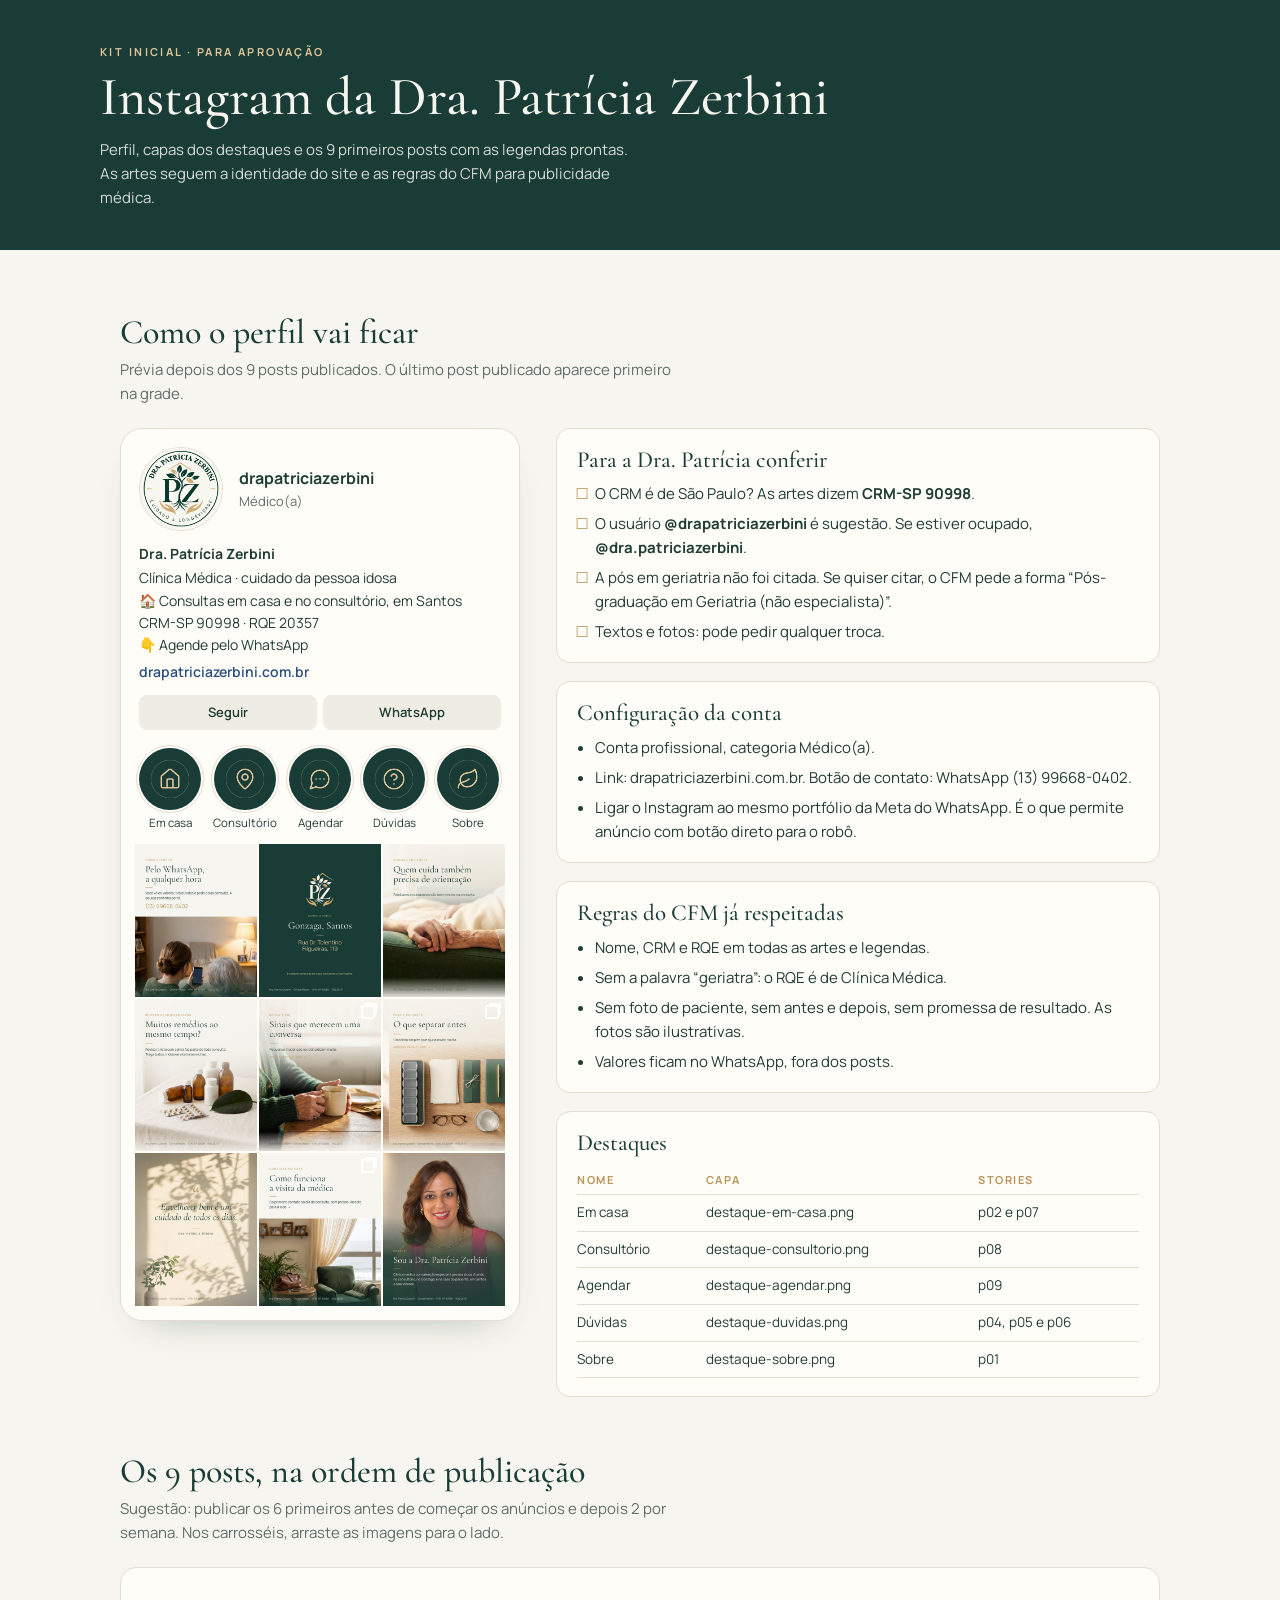
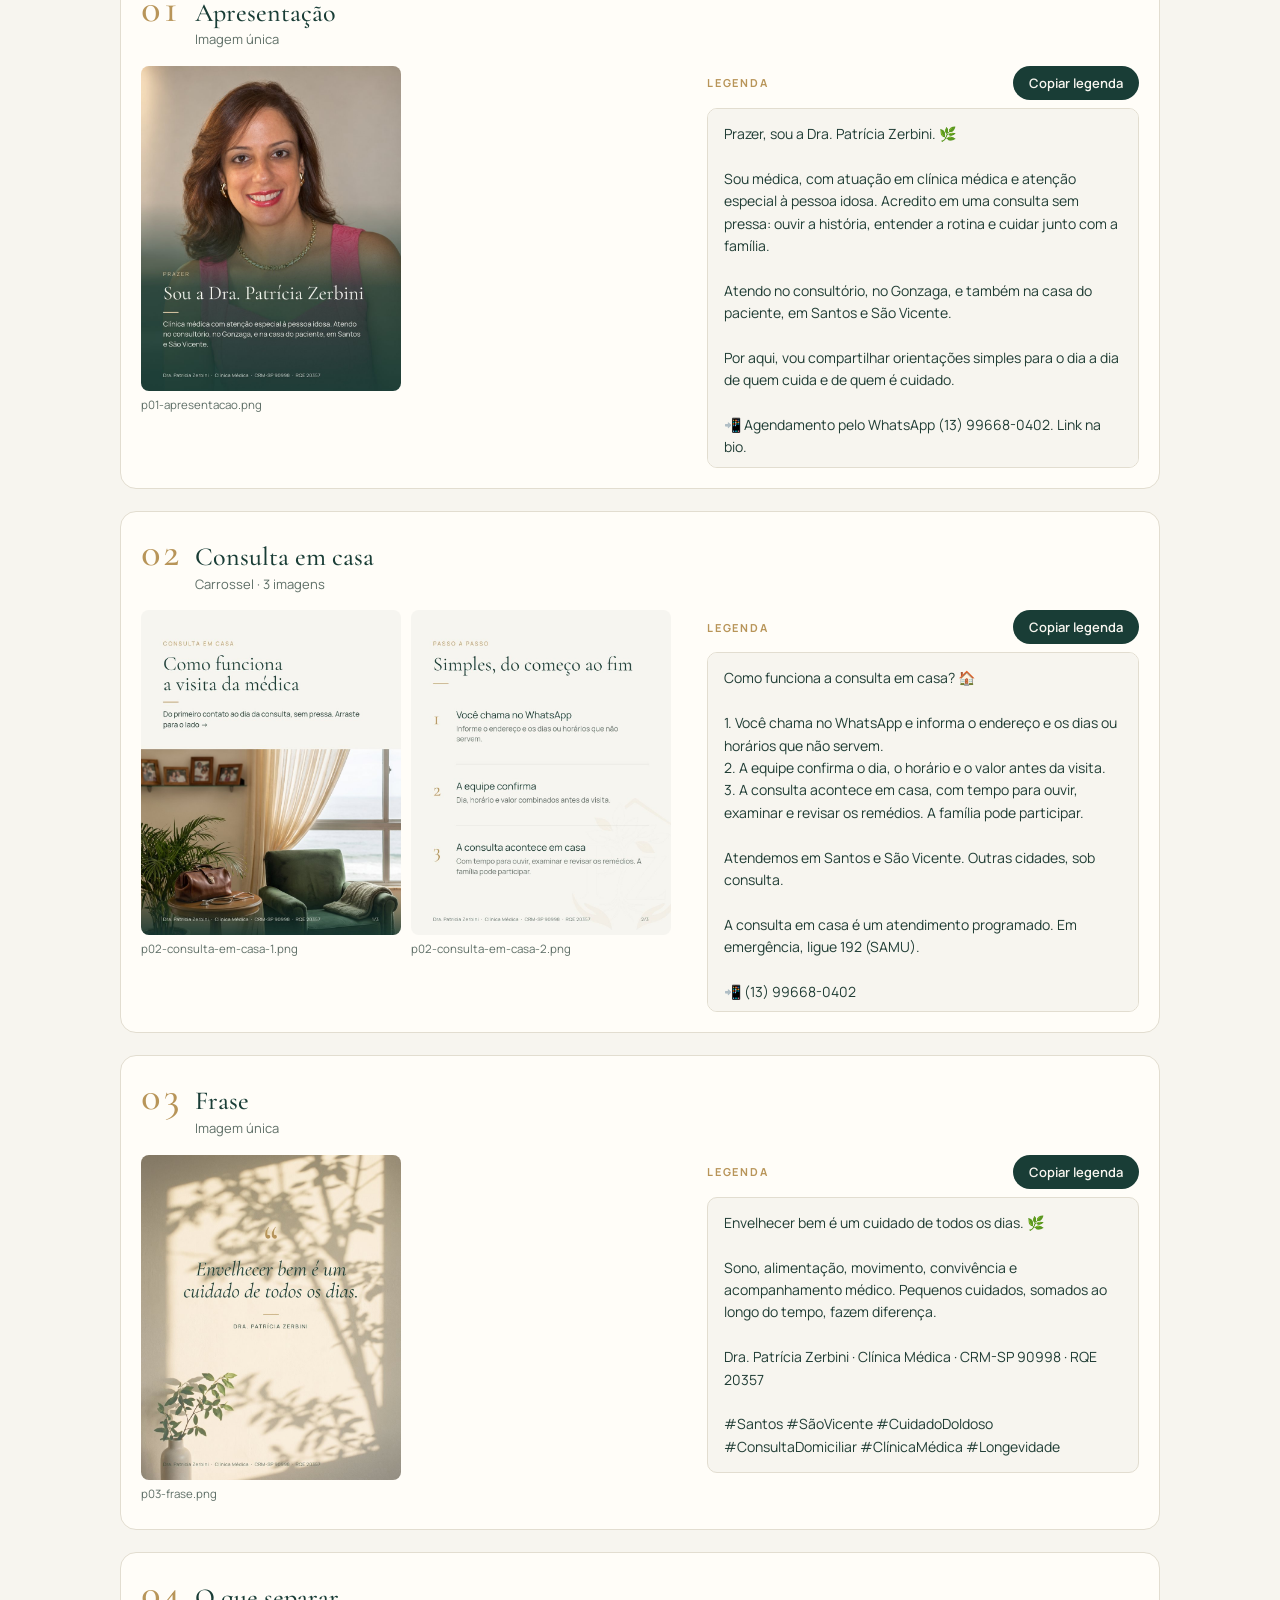
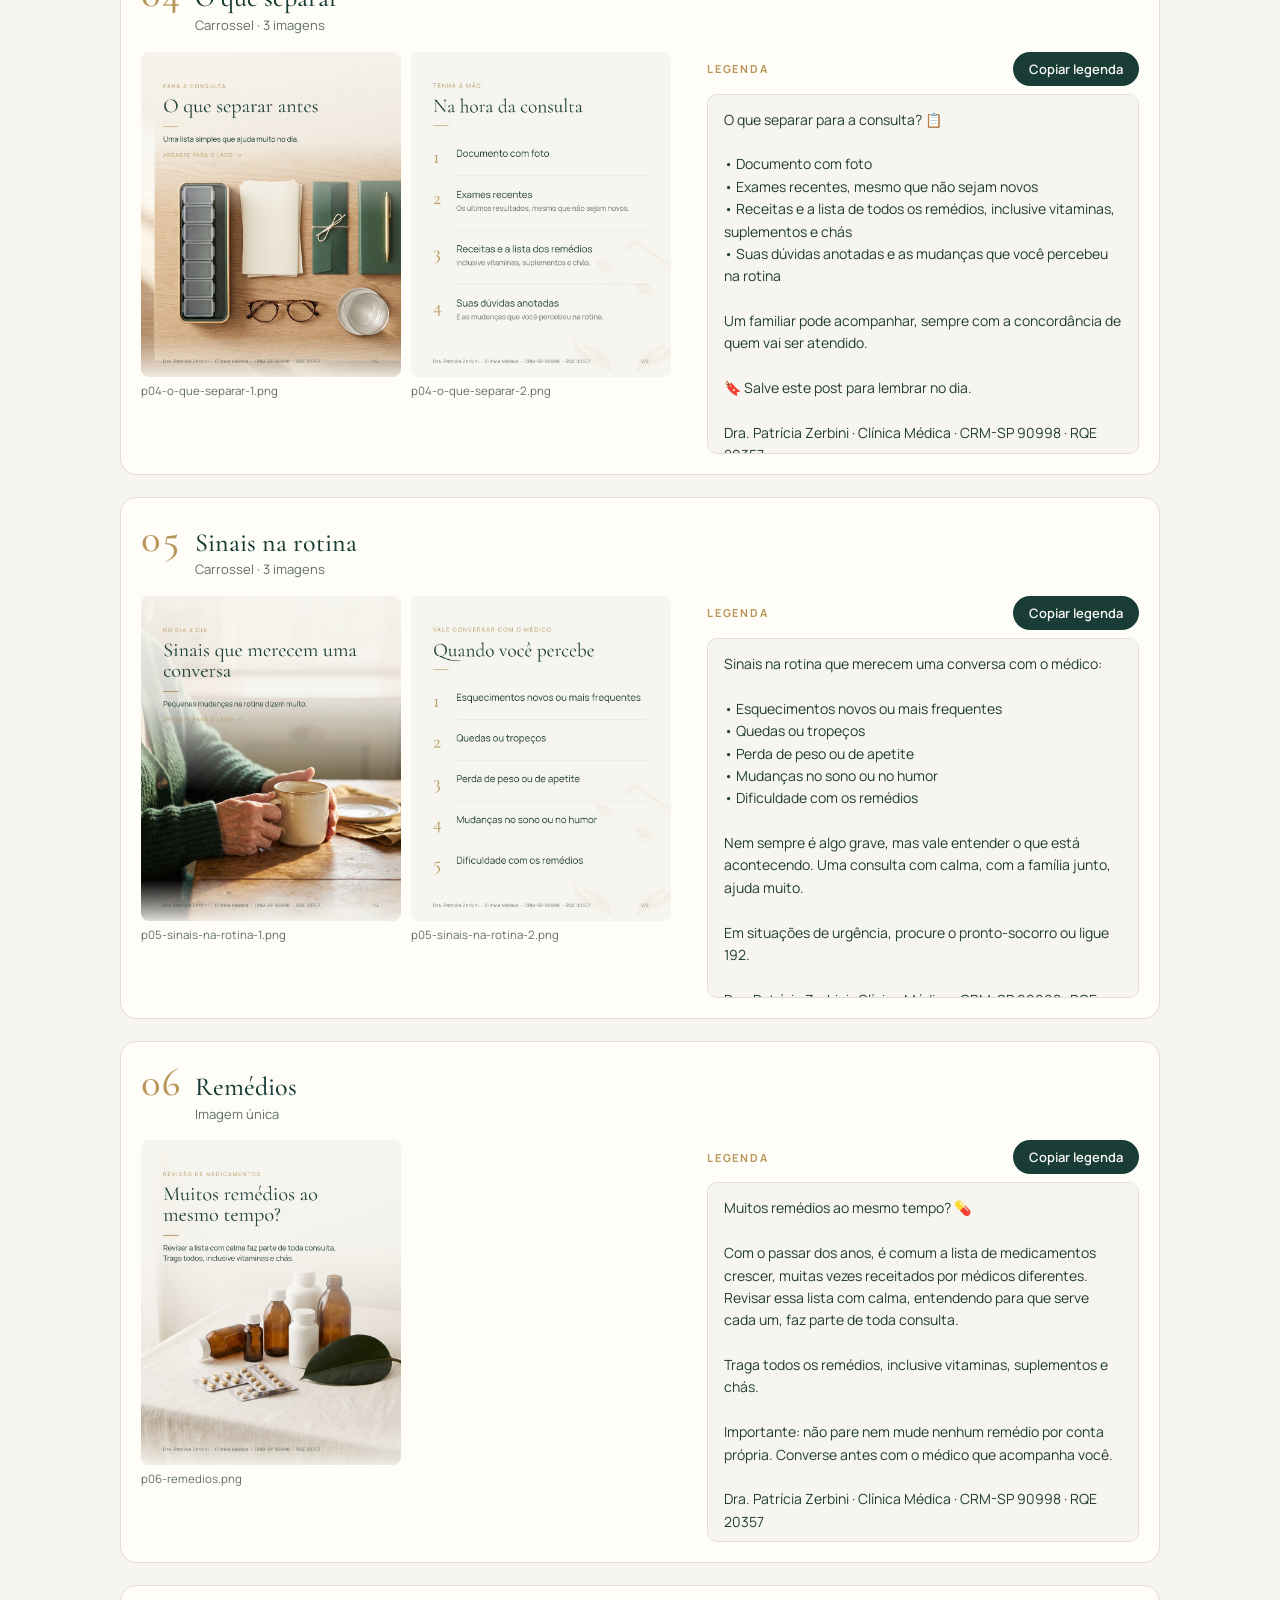
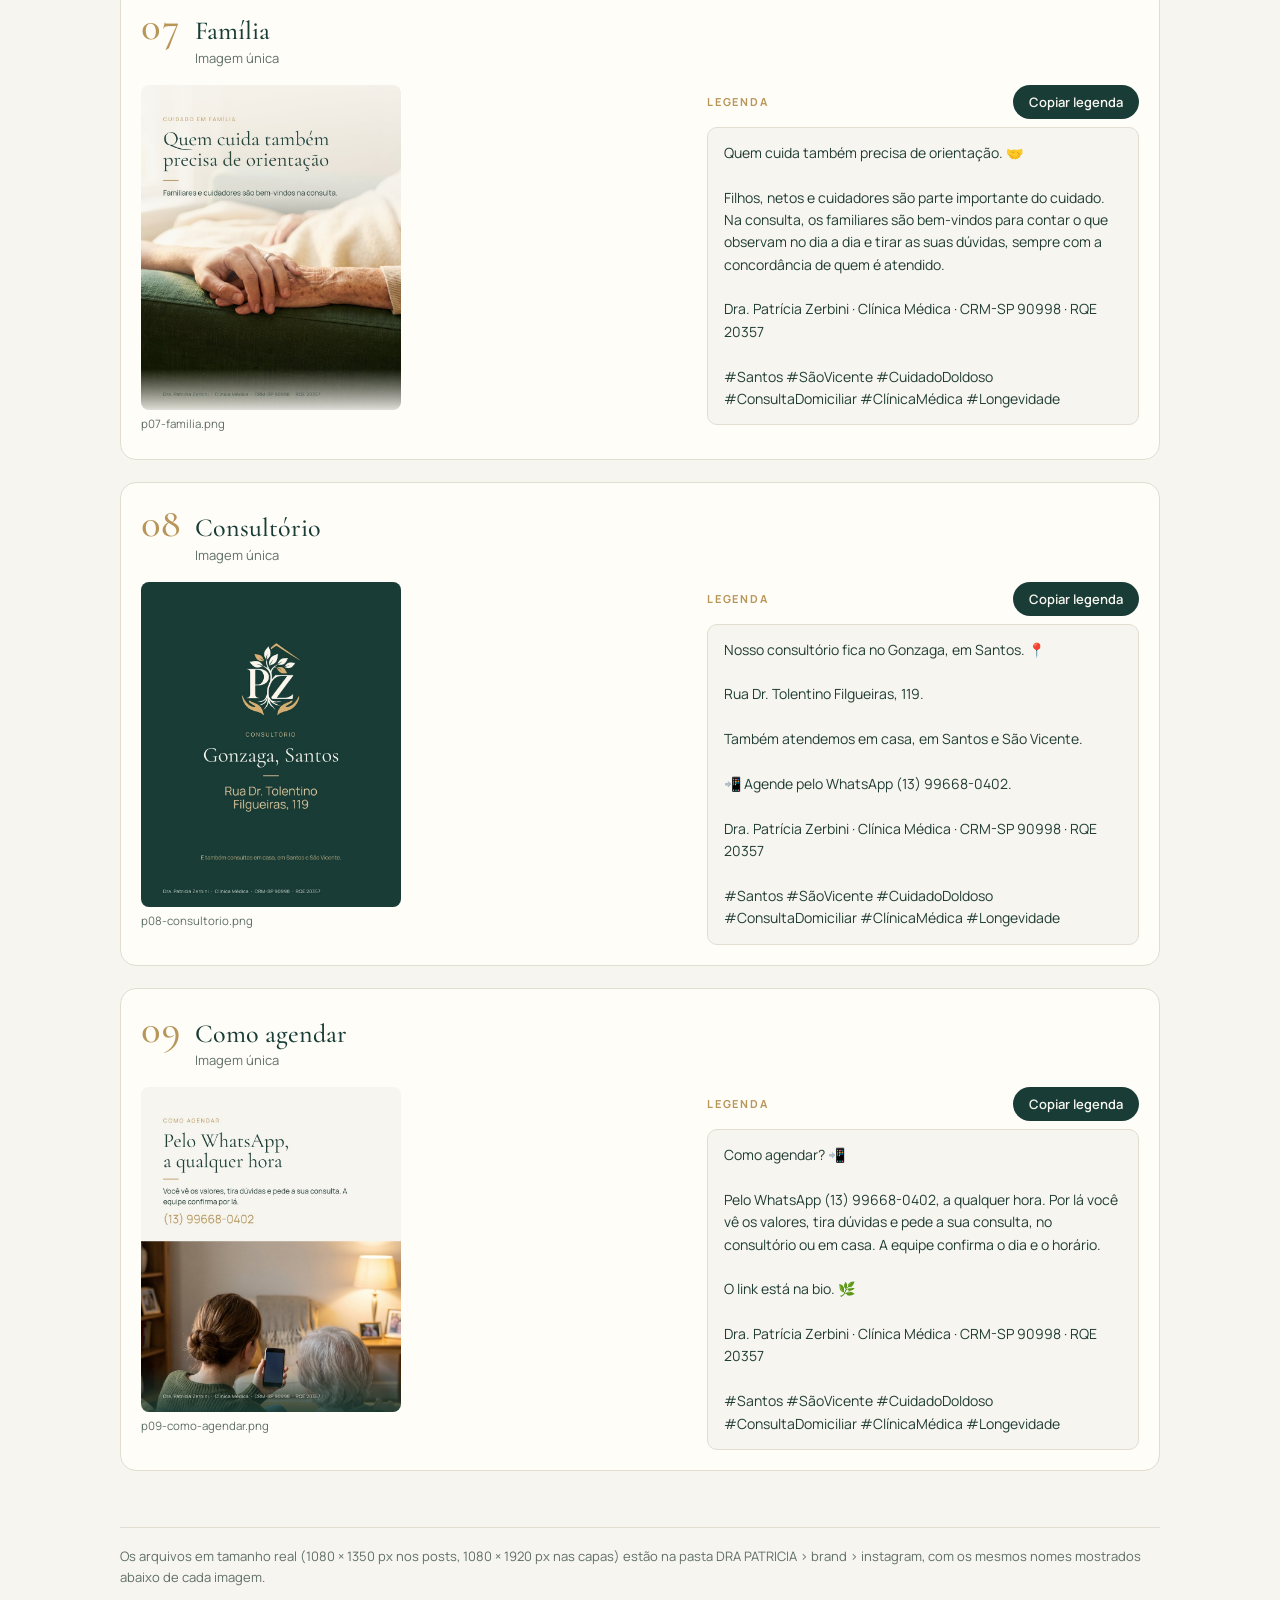
==== instagram/index.html @ 58140149 "Atualizacao do site 24/09/2026" ====
<!doctype html>
<html lang="pt-BR">
<head>
<meta charset="utf-8">
<meta name="viewport" content="width=device-width, initial-scale=1">
<meta name="robots" content="noindex, nofollow">
<title>Instagram da Dra. Patrícia</title>
<link rel="preconnect" href="https://fonts.googleapis.com">
<link rel="preconnect" href="https://fonts.gstatic.com" crossorigin>
<link rel="stylesheet" href="https://fonts.googleapis.com/css2?family=Cormorant+Garamond:ital,wght@0,400;0,500;1,500&family=Manrope:wght@400;500;600;700&display=swap">
<style>
/* Identidade do site da Dra. Patricia: verde-floresta, creme, dourado.
   Pagina de um visual so (a marca e clara), com todas as cores explicitas. */
:root {
  color-scheme: light;
  --verde: #193d36; --verde-2: #245247; --ouro: #b89559; --ouro-claro: #dfc49b;
  --creme: #f7f5ef; --papel: #fffdf8; --tinta: #203d35; --suave: #5f6f67; --linha: #e2ddd0;
  --serif: "Cormorant Garamond", Georgia, "Times New Roman", serif;
  --sans: Manrope, "Segoe UI", system-ui, sans-serif;
}
* { box-sizing: border-box; }
body { margin: 0; background: var(--creme); color: var(--tinta); font: 15px/1.6 var(--sans); }
.topo { background: var(--verde); color: var(--creme); padding-block: 44px 40px; padding-inline: 20px; }
.topo .in, main { max-width: 1080px; margin-inline: auto; }
main { padding-inline: 20px; padding-block: 8px 72px; }
.eyebrow { font: 700 11px/1.4 var(--sans); letter-spacing: .22em; text-transform: uppercase; color: var(--ouro-claro); margin: 0 0 10px; }
h1 { font: 500 clamp(34px, 6vw, 54px)/1.02 var(--serif); margin: 0; text-wrap: balance; }
.topo p.lead { max-width: 60ch; color: rgba(247,245,239,.86); margin: 14px 0 0; }
h2 { font: 500 34px/1.1 var(--serif); color: var(--verde); margin: 56px 0 6px; text-wrap: balance; }
.sec-lead { color: var(--suave); max-width: 62ch; margin: 0 0 22px; }

/* Perfil: um telefone ao lado das anotacoes */
.perfil { display: grid; grid-template-columns: minmax(0, 400px) minmax(0, 1fr); gap: 36px; align-items: start; }
.perfil > * { min-width: 0; }
.fone { background: var(--papel); border: 1px solid var(--linha); border-radius: 22px; padding: 18px 14px 14px; box-shadow: 0 18px 40px -28px rgba(25,61,54,.45); }
.cab { display: flex; align-items: center; gap: 16px; padding: 0 4px; }
.cab img { width: 84px; height: 84px; border-radius: 50%; border: 1px solid var(--linha); }
.cab .user { font-weight: 700; font-size: 16px; }
.cab .cat { color: var(--suave); font-size: 13px; }
.bio { padding: 12px 4px 0; font-size: 14px; }
.bio b { display: block; }
.bio pre { font: inherit; white-space: pre-wrap; margin: 2px 0 4px; }
.bio a { color: #2b4f7c; text-decoration: none; font-weight: 600; }
.bt { display: flex; gap: 6px; padding: 12px 4px 4px; }
.bt span { flex: 1; text-align: center; background: #efece4; border-radius: 8px; padding: 7px 0; font-weight: 600; font-size: 13px; }
.dest { list-style: none; display: flex; gap: 12px; padding: 14px 4px 12px; margin: 0; overflow-x: auto; }
.dest li { display: grid; justify-items: center; gap: 4px; font-size: 11.5px; flex: 0 0 auto; }
.dest img { width: 62px; height: 62px; border-radius: 50%; outline: 1px solid var(--linha); outline-offset: 2px; }
.grade { list-style: none; display: grid; grid-template-columns: repeat(3, 1fr); gap: 2px; margin: 0; padding: 0; }
.grade li { position: relative; aspect-ratio: 4 / 5; overflow: hidden; background: #ddd; }
.grade img { width: 100%; height: 100%; object-fit: cover; display: block; }
.multi { position: absolute; top: 6px; right: 6px; width: 14px; height: 14px; border: 2px solid #fff; border-radius: 2px; box-shadow: 3px -3px 0 -1px rgba(255,255,255,.9); }

.notas { display: grid; gap: 18px; }
.nota { background: var(--papel); border: 1px solid var(--linha); border-radius: 14px; padding: 18px 20px; }
.nota h3 { font: 500 23px/1.2 var(--serif); color: var(--verde); margin: 0 0 8px; }
.nota ul { margin: 0; padding-left: 18px; display: grid; gap: 6px; }
.nota p { margin: 0 0 8px; }
.conferir li::marker { content: "☐  "; color: var(--ouro); }
table { border-collapse: collapse; width: 100%; font-size: 13.5px; }
td, th { text-align: left; padding: 7px 8px 7px 0; border-bottom: 1px solid var(--linha); vertical-align: top; }
th { font: 700 11px var(--sans); letter-spacing: .14em; text-transform: uppercase; color: var(--ouro); }
.tab { overflow-x: auto; }

/* Posts */
.posts { display: grid; gap: 22px; }
.post { background: var(--papel); border: 1px solid var(--linha); border-radius: 16px; padding: 20px; display: grid; grid-template-columns: minmax(0, 1.25fr) minmax(0, 1fr); grid-template-areas: "cab cab" "sl leg"; gap: 16px 26px; }
.post > header { grid-area: cab; display: flex; align-items: baseline; gap: 14px; }
.num { font: 500 40px/1 var(--serif); color: var(--ouro); font-variant-numeric: tabular-nums; }
.post h3 { font: 500 26px/1.1 var(--serif); color: var(--verde); margin: 0; }
.tipo { margin: 2px 0 0; color: var(--suave); font-size: 13px; }
.slides { grid-area: sl; display: flex; gap: 10px; overflow-x: auto; scroll-snap-type: x mandatory; padding-bottom: 6px; }
.slides figure { margin: 0; flex: 0 0 min(260px, 78%); scroll-snap-align: start; }
.slides img { width: 100%; aspect-ratio: 4 / 5; object-fit: cover; border-radius: 8px; display: block; }
.slides figcaption { font-size: 11.5px; color: var(--suave); margin-top: 5px; overflow-wrap: anywhere; }
.legenda { grid-area: leg; min-width: 0; }
.leg-top { display: flex; justify-content: space-between; align-items: center; gap: 10px; margin-bottom: 8px; }
.rotulo { font: 700 11px var(--sans); letter-spacing: .16em; text-transform: uppercase; color: var(--ouro); }
.legenda pre { font: 14px/1.6 var(--sans); white-space: pre-wrap; margin: 0; background: var(--creme); border: 1px solid var(--linha); border-radius: 10px; padding: 14px 16px; max-height: 360px; overflow: auto; }
.copiar { font: 600 13px var(--sans); background: var(--verde); color: var(--creme); border: 0; border-radius: 999px; padding: 8px 16px; cursor: pointer; }
.copiar:hover { background: var(--verde-2); }
.copiar:focus-visible { outline: 2px solid var(--ouro); outline-offset: 2px; }
.rodape { margin-top: 56px; color: var(--suave); font-size: 13px; border-top: 1px solid var(--linha); padding-top: 18px; }

@media (max-width: 820px) {
  .perfil { grid-template-columns: 1fr; }
  .post { grid-template-columns: 1fr; grid-template-areas: "cab" "sl" "leg"; padding: 16px; }
}
@media (prefers-reduced-motion: reduce) { * { scroll-behavior: auto !important; } }
</style>
</head>
<body>


<div class="topo"><div class="in">
  <p class="eyebrow">Kit inicial · para aprovação</p>
  <h1>Instagram da Dra. Patrícia Zerbini</h1>
  <p class="lead">Perfil, capas dos destaques e os 9 primeiros posts com as legendas prontas. As artes seguem a identidade do site e as regras do CFM para publicidade médica.</p>
</div></div>

<main>
  <h2>Como o perfil vai ficar</h2>
  <p class="sec-lead">Prévia depois dos 9 posts publicados. O último post publicado aparece primeiro na grade.</p>
  <section class="perfil">
    <div class="fone" aria-label="Prévia do perfil">
      <div class="cab">
        <img src="img/perfil.jpg" alt="Foto de perfil: selo PZ">
        <div><div class="user">drapatriciazerbini</div><div class="cat">Médico(a)</div></div>
      </div>
      <div class="bio"><b>Dra. Patrícia Zerbini</b><pre>Clínica Médica · cuidado da pessoa idosa
🏠 Consultas em casa e no consultório, em Santos
CRM-SP 90998 · RQE 20357
👇 Agende pelo WhatsApp</pre><a href="https://drapatriciazerbini.com.br">drapatriciazerbini.com.br</a></div>
      <div class="bt"><span>Seguir</span><span>WhatsApp</span></div>
      <ul class="dest"><li><img src="img/destaque-em-casa.jpg" alt=""><span>Em casa</span></li><li><img src="img/destaque-consultorio.jpg" alt=""><span>Consultório</span></li><li><img src="img/destaque-agendar.jpg" alt=""><span>Agendar</span></li><li><img src="img/destaque-duvidas.jpg" alt=""><span>Dúvidas</span></li><li><img src="img/destaque-sobre.jpg" alt=""><span>Sobre</span></li></ul>
      <ul class="grade"><li><img src="img/p09-como-agendar.jpg" alt="Como agendar" loading="lazy"></li><li><img src="img/p08-consultorio.jpg" alt="Consultório" loading="lazy"></li><li><img src="img/p07-familia.jpg" alt="Família" loading="lazy"></li><li><img src="img/p06-remedios.jpg" alt="Remédios" loading="lazy"></li><li><img src="img/p05-sinais-na-rotina-1.jpg" alt="Sinais na rotina" loading="lazy"><span class="multi" aria-label="carrossel"></span></li><li><img src="img/p04-o-que-separar-1.jpg" alt="O que separar" loading="lazy"><span class="multi" aria-label="carrossel"></span></li><li><img src="img/p03-frase.jpg" alt="Frase" loading="lazy"></li><li><img src="img/p02-consulta-em-casa-1.jpg" alt="Consulta em casa" loading="lazy"><span class="multi" aria-label="carrossel"></span></li><li><img src="img/p01-apresentacao.jpg" alt="Apresentação" loading="lazy"></li></ul>
    </div>

    <div class="notas">
      <div class="nota">
        <h3>Para a Dra. Patrícia conferir</h3>
        <ul class="conferir">
          <li>O CRM é de São Paulo? As artes dizem <b>CRM-SP 90998</b>.</li>
          <li>O usuário <b>@drapatriciazerbini</b> é sugestão. Se estiver ocupado, <b>@dra.patriciazerbini</b>.</li>
          <li>A pós em geriatria não foi citada. Se quiser citar, o CFM pede a forma “Pós-graduação em Geriatria (não especialista)”.</li>
          <li>Textos e fotos: pode pedir qualquer troca.</li>
        </ul>
      </div>
      <div class="nota">
        <h3>Configuração da conta</h3>
        <ul>
          <li>Conta profissional, categoria Médico(a).</li>
          <li>Link: drapatriciazerbini.com.br. Botão de contato: WhatsApp (13) 99668-0402.</li>
          <li>Ligar o Instagram ao mesmo portfólio da Meta do WhatsApp. É o que permite anúncio com botão direto para o robô.</li>
        </ul>
      </div>
      <div class="nota">
        <h3>Regras do CFM já respeitadas</h3>
        <ul>
          <li>Nome, CRM e RQE em todas as artes e legendas.</li>
          <li>Sem a palavra “geriatra”: o RQE é de Clínica Médica.</li>
          <li>Sem foto de paciente, sem antes e depois, sem promessa de resultado. As fotos são ilustrativas.</li>
          <li>Valores ficam no WhatsApp, fora dos posts.</li>
        </ul>
      </div>
      <div class="nota">
        <h3>Destaques</h3>
        <div class="tab"><table><thead><tr><th>Nome</th><th>Capa</th><th>Stories</th></tr></thead><tbody><tr><td>Em casa</td><td>destaque-em-casa.png</td><td>p02 e p07</td></tr><tr><td>Consultório</td><td>destaque-consultorio.png</td><td>p08</td></tr><tr><td>Agendar</td><td>destaque-agendar.png</td><td>p09</td></tr><tr><td>Dúvidas</td><td>destaque-duvidas.png</td><td>p04, p05 e p06</td></tr><tr><td>Sobre</td><td>destaque-sobre.png</td><td>p01</td></tr></tbody></table></div>
      </div>
    </div>
  </section>

  <h2>Os 9 posts, na ordem de publicação</h2>
  <p class="sec-lead">Sugestão: publicar os 6 primeiros antes de começar os anúncios e depois 2 por semana. Nos carrosséis, arraste as imagens para o lado.</p>
  <div class="posts">
<article class="post" id="p01">
  <header><span class="num">01</span><div><h3>Apresentação</h3><p class="tipo">Imagem única</p></div></header>
  <div class="slides"><figure><img src="img/p01-apresentacao.jpg" alt="Apresentação, imagem 1" loading="lazy"><figcaption>p01-apresentacao.png</figcaption></figure></div>
  <div class="legenda"><div class="leg-top"><span class="rotulo">Legenda</span><button type="button" class="copiar" data-alvo="leg-p01">Copiar legenda</button></div><pre id="leg-p01">Prazer, sou a Dra. Patrícia Zerbini. 🌿

Sou médica, com atuação em clínica médica e atenção especial à pessoa idosa. Acredito em uma consulta sem pressa: ouvir a história, entender a rotina e cuidar junto com a família.

Atendo no consultório, no Gonzaga, e também na casa do paciente, em Santos e São Vicente.

Por aqui, vou compartilhar orientações simples para o dia a dia de quem cuida e de quem é cuidado.

📲 Agendamento pelo WhatsApp (13) 99668-0402. Link na bio.

Dra. Patrícia Zerbini · Clínica Médica · CRM-SP 90998 · RQE 20357

#Santos #SãoVicente #CuidadoDoIdoso #ConsultaDomiciliar #ClínicaMédica #Longevidade</pre></div>
</article>
<article class="post" id="p02">
  <header><span class="num">02</span><div><h3>Consulta em casa</h3><p class="tipo">Carrossel · 3 imagens</p></div></header>
  <div class="slides"><figure><img src="img/p02-consulta-em-casa-1.jpg" alt="Consulta em casa, imagem 1" loading="lazy"><figcaption>p02-consulta-em-casa-1.png</figcaption></figure><figure><img src="img/p02-consulta-em-casa-2.jpg" alt="Consulta em casa, imagem 2" loading="lazy"><figcaption>p02-consulta-em-casa-2.png</figcaption></figure><figure><img src="img/p02-consulta-em-casa-3.jpg" alt="Consulta em casa, imagem 3" loading="lazy"><figcaption>p02-consulta-em-casa-3.png</figcaption></figure></div>
  <div class="legenda"><div class="leg-top"><span class="rotulo">Legenda</span><button type="button" class="copiar" data-alvo="leg-p02">Copiar legenda</button></div><pre id="leg-p02">Como funciona a consulta em casa? 🏠

1. Você chama no WhatsApp e informa o endereço e os dias ou horários que não servem.
2. A equipe confirma o dia, o horário e o valor antes da visita.
3. A consulta acontece em casa, com tempo para ouvir, examinar e revisar os remédios. A família pode participar.

Atendemos em Santos e São Vicente. Outras cidades, sob consulta.

A consulta em casa é um atendimento programado. Em emergência, ligue 192 (SAMU).

📲 (13) 99668-0402

Dra. Patrícia Zerbini · Clínica Médica · CRM-SP 90998 · RQE 20357

#Santos #SãoVicente #CuidadoDoIdoso #ConsultaDomiciliar #ClínicaMédica #Longevidade</pre></div>
</article>
<article class="post" id="p03">
  <header><span class="num">03</span><div><h3>Frase</h3><p class="tipo">Imagem única</p></div></header>
  <div class="slides"><figure><img src="img/p03-frase.jpg" alt="Frase, imagem 1" loading="lazy"><figcaption>p03-frase.png</figcaption></figure></div>
  <div class="legenda"><div class="leg-top"><span class="rotulo">Legenda</span><button type="button" class="copiar" data-alvo="leg-p03">Copiar legenda</button></div><pre id="leg-p03">Envelhecer bem é um cuidado de todos os dias. 🌿

Sono, alimentação, movimento, convivência e acompanhamento médico. Pequenos cuidados, somados ao longo do tempo, fazem diferença.

Dra. Patrícia Zerbini · Clínica Médica · CRM-SP 90998 · RQE 20357

#Santos #SãoVicente #CuidadoDoIdoso #ConsultaDomiciliar #ClínicaMédica #Longevidade</pre></div>
</article>
<article class="post" id="p04">
  <header><span class="num">04</span><div><h3>O que separar</h3><p class="tipo">Carrossel · 3 imagens</p></div></header>
  <div class="slides"><figure><img src="img/p04-o-que-separar-1.jpg" alt="O que separar, imagem 1" loading="lazy"><figcaption>p04-o-que-separar-1.png</figcaption></figure><figure><img src="img/p04-o-que-separar-2.jpg" alt="O que separar, imagem 2" loading="lazy"><figcaption>p04-o-que-separar-2.png</figcaption></figure><figure><img src="img/p04-o-que-separar-3.jpg" alt="O que separar, imagem 3" loading="lazy"><figcaption>p04-o-que-separar-3.png</figcaption></figure></div>
  <div class="legenda"><div class="leg-top"><span class="rotulo">Legenda</span><button type="button" class="copiar" data-alvo="leg-p04">Copiar legenda</button></div><pre id="leg-p04">O que separar para a consulta? 📋

• Documento com foto
• Exames recentes, mesmo que não sejam novos
• Receitas e a lista de todos os remédios, inclusive vitaminas, suplementos e chás
• Suas dúvidas anotadas e as mudanças que você percebeu na rotina

Um familiar pode acompanhar, sempre com a concordância de quem vai ser atendido.

🔖 Salve este post para lembrar no dia.

Dra. Patrícia Zerbini · Clínica Médica · CRM-SP 90998 · RQE 20357

#Santos #SãoVicente #CuidadoDoIdoso #ConsultaDomiciliar #ClínicaMédica #Longevidade</pre></div>
</article>
<article class="post" id="p05">
  <header><span class="num">05</span><div><h3>Sinais na rotina</h3><p class="tipo">Carrossel · 3 imagens</p></div></header>
  <div class="slides"><figure><img src="img/p05-sinais-na-rotina-1.jpg" alt="Sinais na rotina, imagem 1" loading="lazy"><figcaption>p05-sinais-na-rotina-1.png</figcaption></figure><figure><img src="img/p05-sinais-na-rotina-2.jpg" alt="Sinais na rotina, imagem 2" loading="lazy"><figcaption>p05-sinais-na-rotina-2.png</figcaption></figure><figure><img src="img/p05-sinais-na-rotina-3.jpg" alt="Sinais na rotina, imagem 3" loading="lazy"><figcaption>p05-sinais-na-rotina-3.png</figcaption></figure></div>
  <div class="legenda"><div class="leg-top"><span class="rotulo">Legenda</span><button type="button" class="copiar" data-alvo="leg-p05">Copiar legenda</button></div><pre id="leg-p05">Sinais na rotina que merecem uma conversa com o médico:

• Esquecimentos novos ou mais frequentes
• Quedas ou tropeços
• Perda de peso ou de apetite
• Mudanças no sono ou no humor
• Dificuldade com os remédios

Nem sempre é algo grave, mas vale entender o que está acontecendo. Uma consulta com calma, com a família junto, ajuda muito.

Em situações de urgência, procure o pronto-socorro ou ligue 192.

Dra. Patrícia Zerbini · Clínica Médica · CRM-SP 90998 · RQE 20357

#Santos #SãoVicente #CuidadoDoIdoso #ConsultaDomiciliar #ClínicaMédica #Longevidade</pre></div>
</article>
<article class="post" id="p06">
  <header><span class="num">06</span><div><h3>Remédios</h3><p class="tipo">Imagem única</p></div></header>
  <div class="slides"><figure><img src="img/p06-remedios.jpg" alt="Remédios, imagem 1" loading="lazy"><figcaption>p06-remedios.png</figcaption></figure></div>
  <div class="legenda"><div class="leg-top"><span class="rotulo">Legenda</span><button type="button" class="copiar" data-alvo="leg-p06">Copiar legenda</button></div><pre id="leg-p06">Muitos remédios ao mesmo tempo? 💊

Com o passar dos anos, é comum a lista de medicamentos crescer, muitas vezes receitados por médicos diferentes. Revisar essa lista com calma, entendendo para que serve cada um, faz parte de toda consulta.

Traga todos os remédios, inclusive vitaminas, suplementos e chás.

Importante: não pare nem mude nenhum remédio por conta própria. Converse antes com o médico que acompanha você.

Dra. Patrícia Zerbini · Clínica Médica · CRM-SP 90998 · RQE 20357

#Santos #SãoVicente #CuidadoDoIdoso #ConsultaDomiciliar #ClínicaMédica #Longevidade</pre></div>
</article>
<article class="post" id="p07">
  <header><span class="num">07</span><div><h3>Família</h3><p class="tipo">Imagem única</p></div></header>
  <div class="slides"><figure><img src="img/p07-familia.jpg" alt="Família, imagem 1" loading="lazy"><figcaption>p07-familia.png</figcaption></figure></div>
  <div class="legenda"><div class="leg-top"><span class="rotulo">Legenda</span><button type="button" class="copiar" data-alvo="leg-p07">Copiar legenda</button></div><pre id="leg-p07">Quem cuida também precisa de orientação. 🤝

Filhos, netos e cuidadores são parte importante do cuidado. Na consulta, os familiares são bem-vindos para contar o que observam no dia a dia e tirar as suas dúvidas, sempre com a concordância de quem é atendido.

Dra. Patrícia Zerbini · Clínica Médica · CRM-SP 90998 · RQE 20357

#Santos #SãoVicente #CuidadoDoIdoso #ConsultaDomiciliar #ClínicaMédica #Longevidade</pre></div>
</article>
<article class="post" id="p08">
  <header><span class="num">08</span><div><h3>Consultório</h3><p class="tipo">Imagem única</p></div></header>
  <div class="slides"><figure><img src="img/p08-consultorio.jpg" alt="Consultório, imagem 1" loading="lazy"><figcaption>p08-consultorio.png</figcaption></figure></div>
  <div class="legenda"><div class="leg-top"><span class="rotulo">Legenda</span><button type="button" class="copiar" data-alvo="leg-p08">Copiar legenda</button></div><pre id="leg-p08">Nosso consultório fica no Gonzaga, em Santos. 📍

Rua Dr. Tolentino Filgueiras, 119.

Também atendemos em casa, em Santos e São Vicente.

📲 Agende pelo WhatsApp (13) 99668-0402.

Dra. Patrícia Zerbini · Clínica Médica · CRM-SP 90998 · RQE 20357

#Santos #SãoVicente #CuidadoDoIdoso #ConsultaDomiciliar #ClínicaMédica #Longevidade</pre></div>
</article>
<article class="post" id="p09">
  <header><span class="num">09</span><div><h3>Como agendar</h3><p class="tipo">Imagem única</p></div></header>
  <div class="slides"><figure><img src="img/p09-como-agendar.jpg" alt="Como agendar, imagem 1" loading="lazy"><figcaption>p09-como-agendar.png</figcaption></figure></div>
  <div class="legenda"><div class="leg-top"><span class="rotulo">Legenda</span><button type="button" class="copiar" data-alvo="leg-p09">Copiar legenda</button></div><pre id="leg-p09">Como agendar? 📲

Pelo WhatsApp (13) 99668-0402, a qualquer hora. Por lá você vê os valores, tira dúvidas e pede a sua consulta, no consultório ou em casa. A equipe confirma o dia e o horário.

O link está na bio. 🌿

Dra. Patrícia Zerbini · Clínica Médica · CRM-SP 90998 · RQE 20357

#Santos #SãoVicente #CuidadoDoIdoso #ConsultaDomiciliar #ClínicaMédica #Longevidade</pre></div>
</article>
  </div>

  <p class="rodape">Os arquivos em tamanho real (1080 × 1350 px nos posts, 1080 × 1920 px nas capas) estão na pasta DRA PATRICIA › brand › instagram, com os mesmos nomes mostrados abaixo de cada imagem.</p>
</main>

<script>
document.querySelectorAll('.copiar').forEach((b) => {
  b.addEventListener('click', async () => {
    const alvo = document.getElementById(b.dataset.alvo);
    try {
      await navigator.clipboard.writeText(alvo.textContent);
      b.textContent = 'Copiada';
    } catch {
      const r = document.createRange(); r.selectNodeContents(alvo);
      const s = getSelection(); s.removeAllRanges(); s.addRange(r);
      b.textContent = 'Texto selecionado: Ctrl+C';
    }
    setTimeout(() => { b.textContent = 'Copiar legenda'; }, 2500);
  });
});
</script>

</body>
</html>
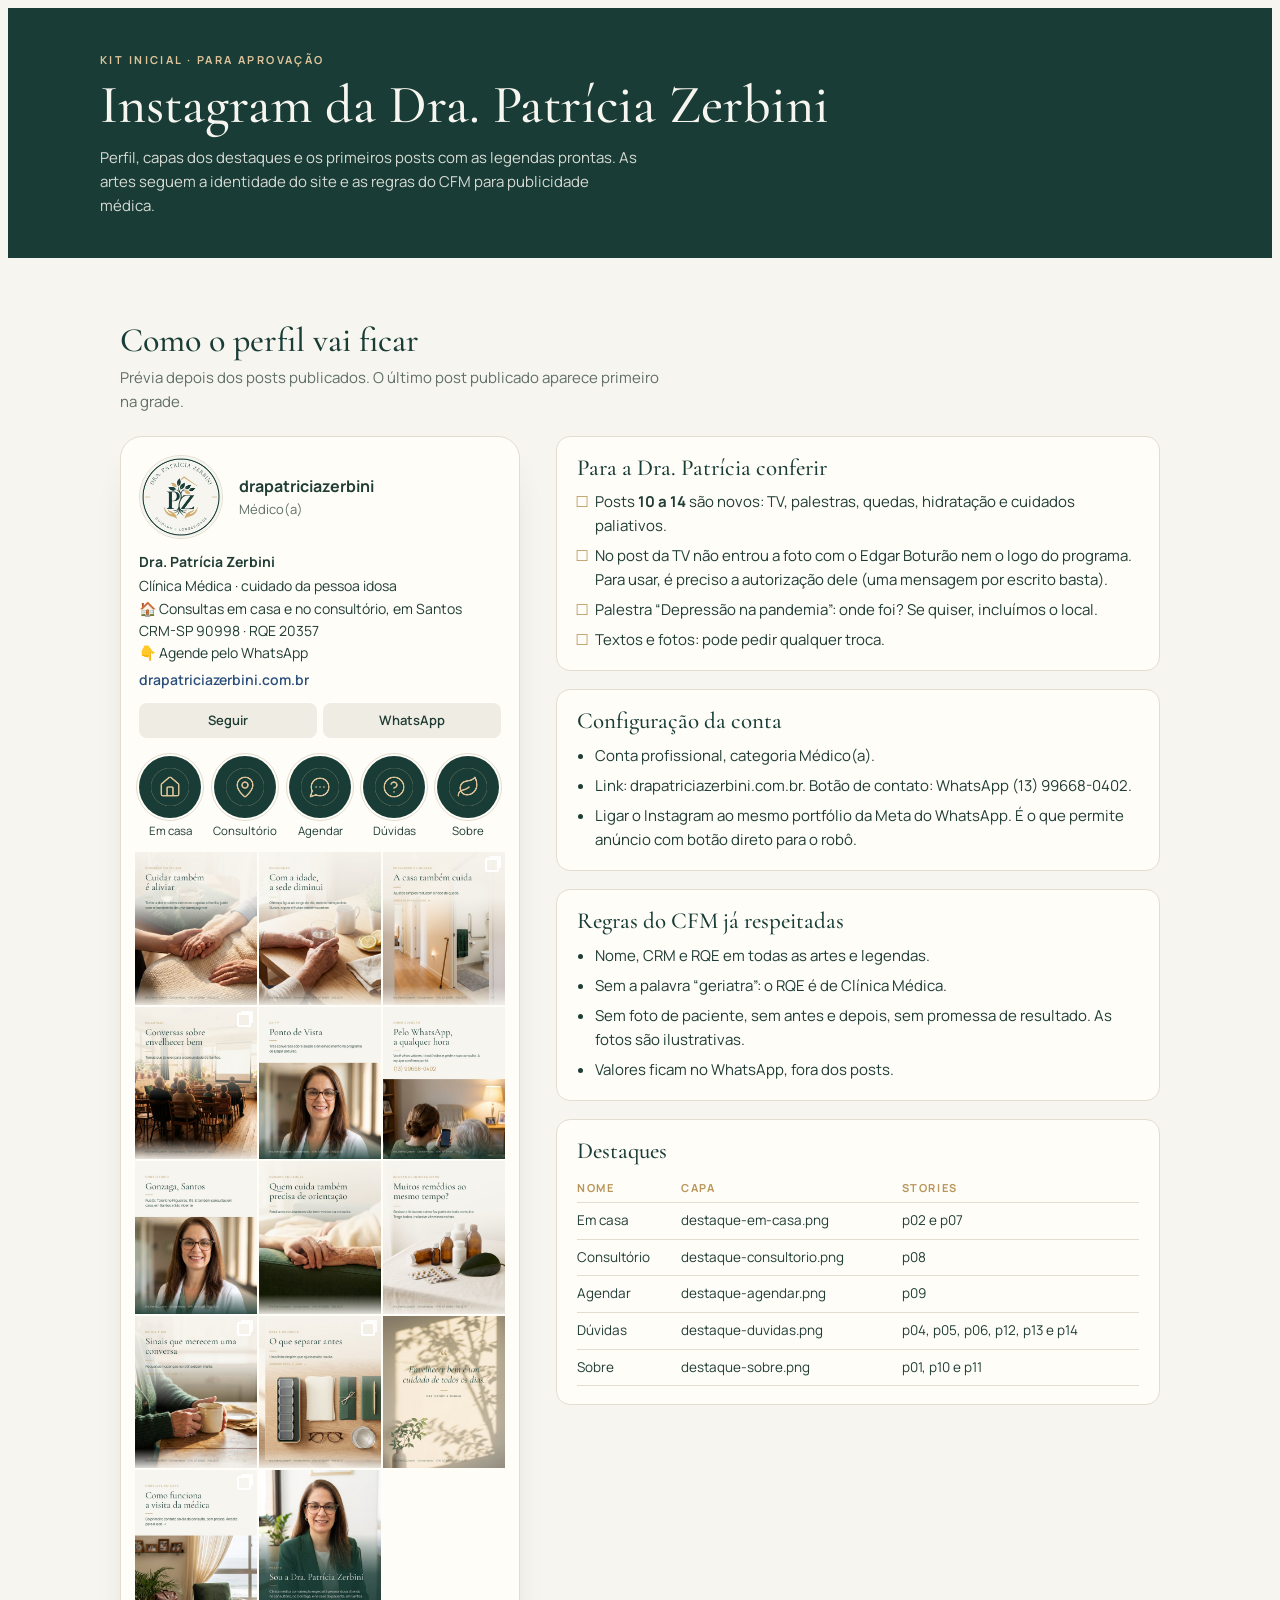
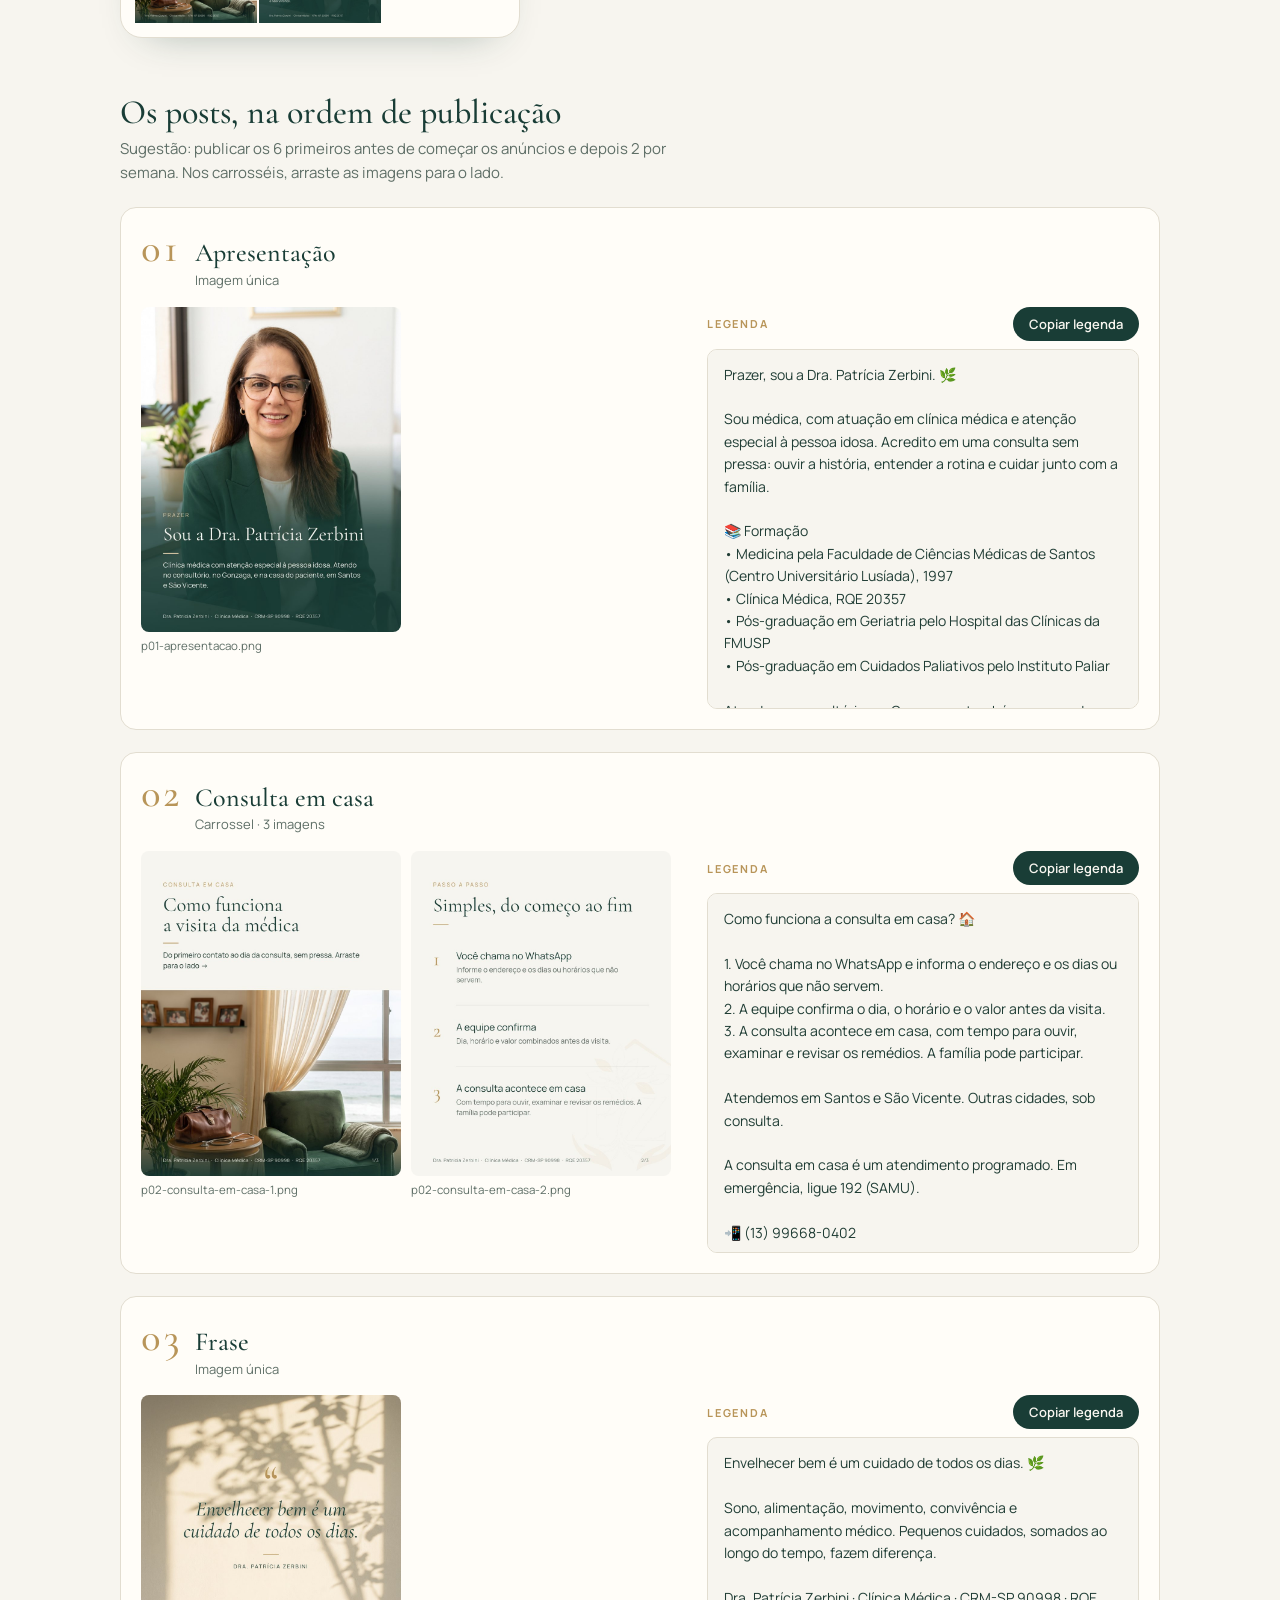
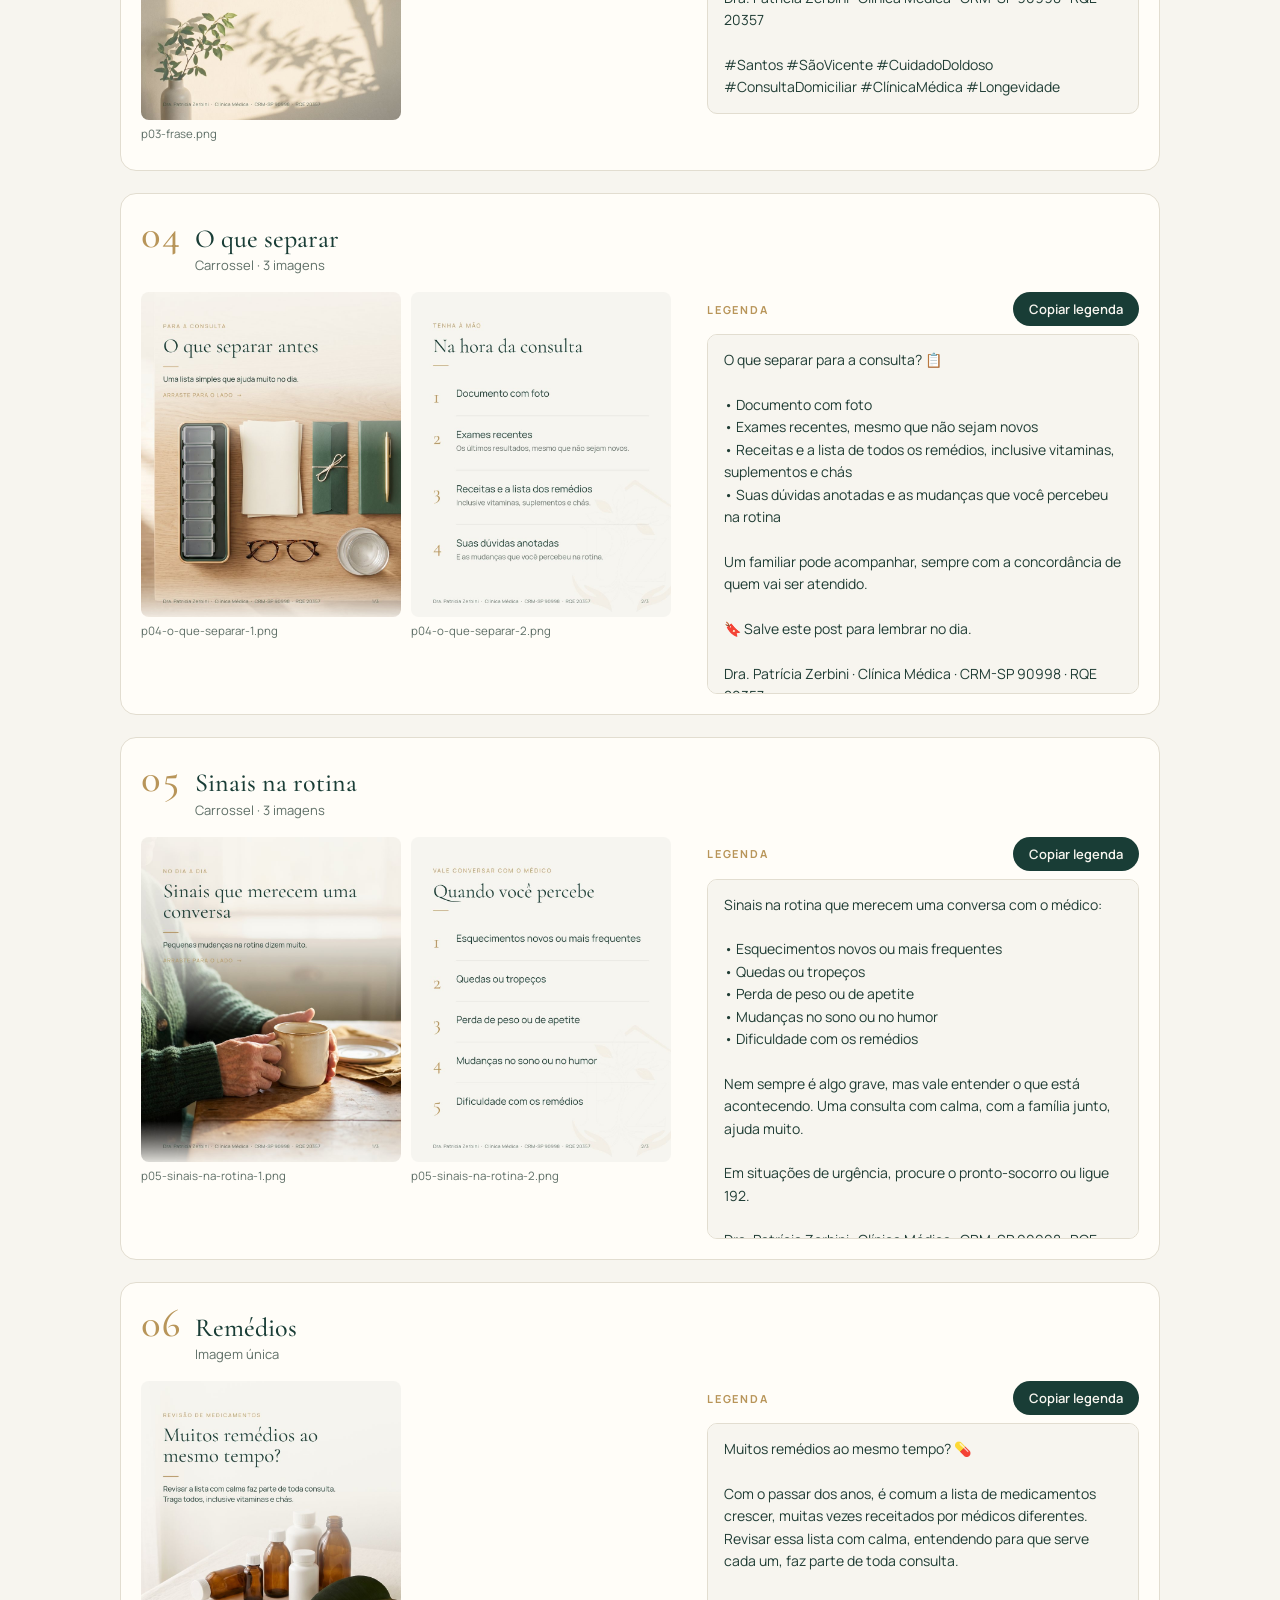
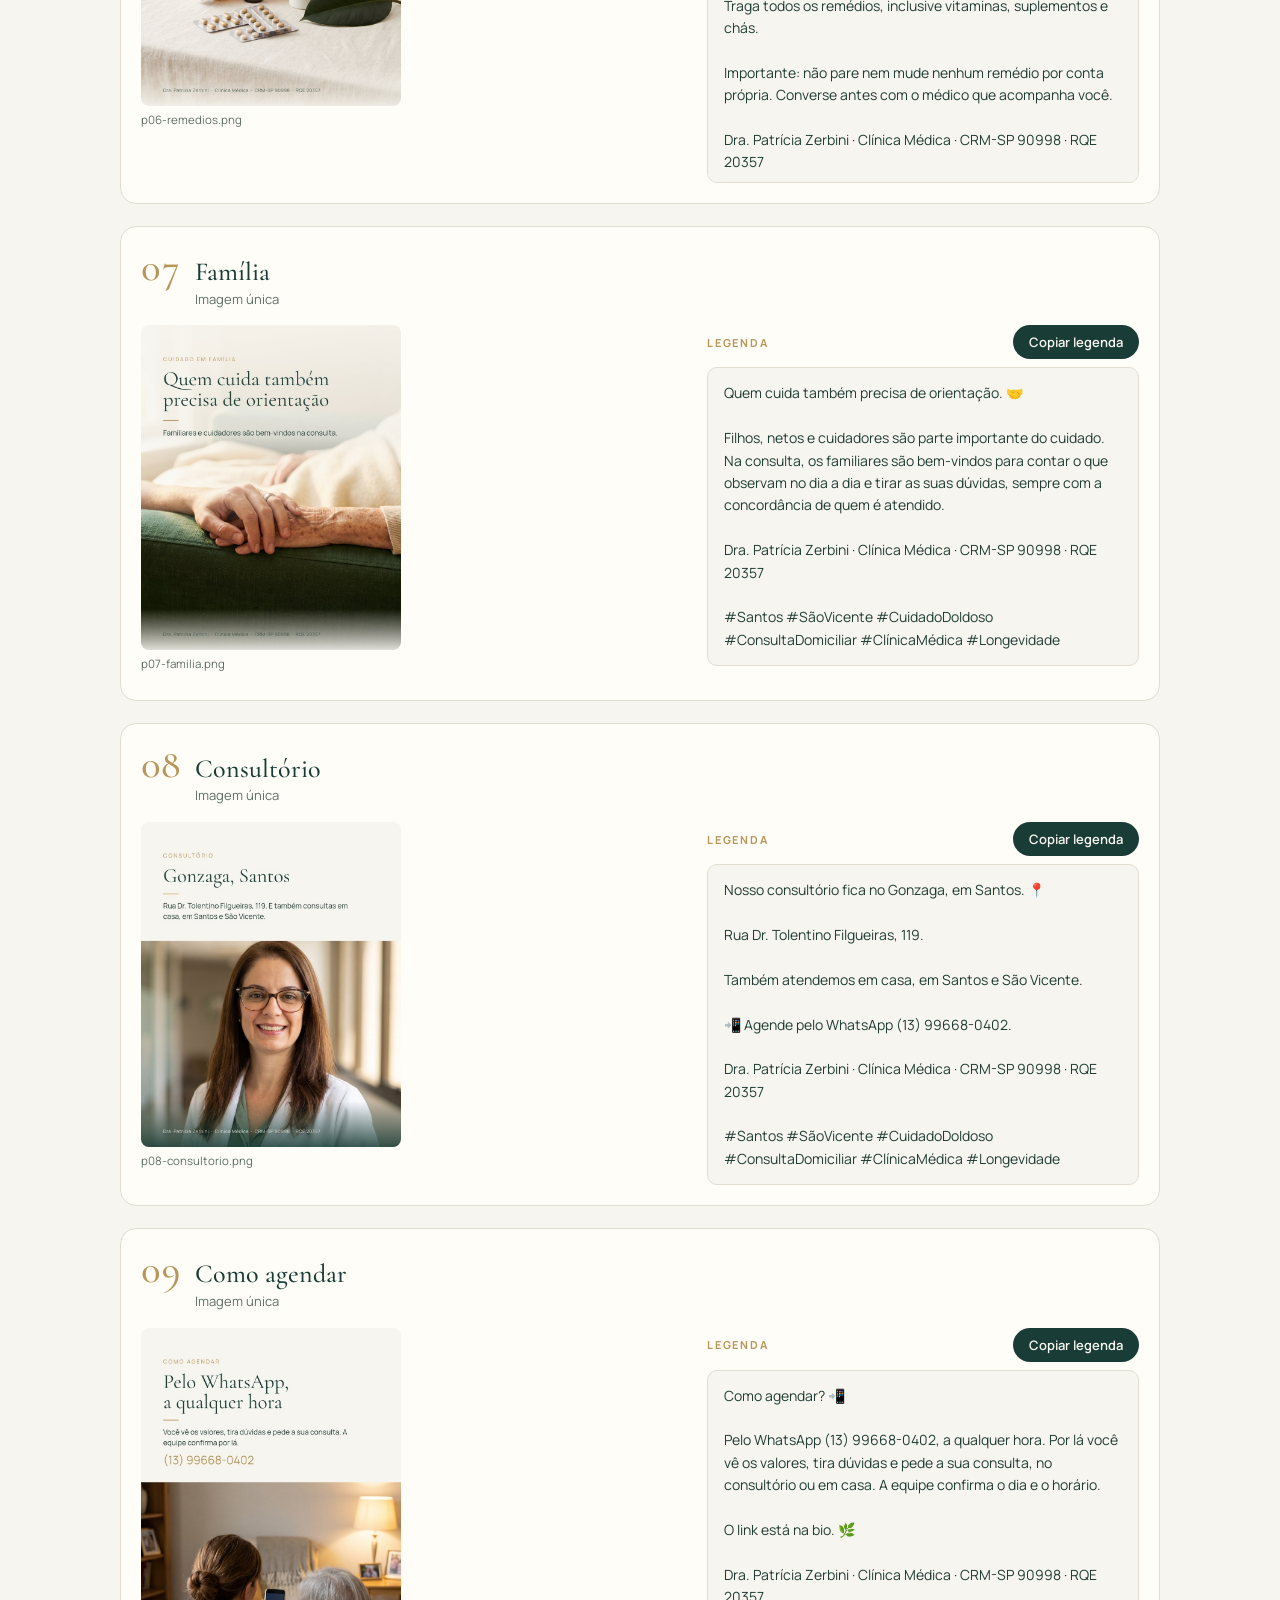
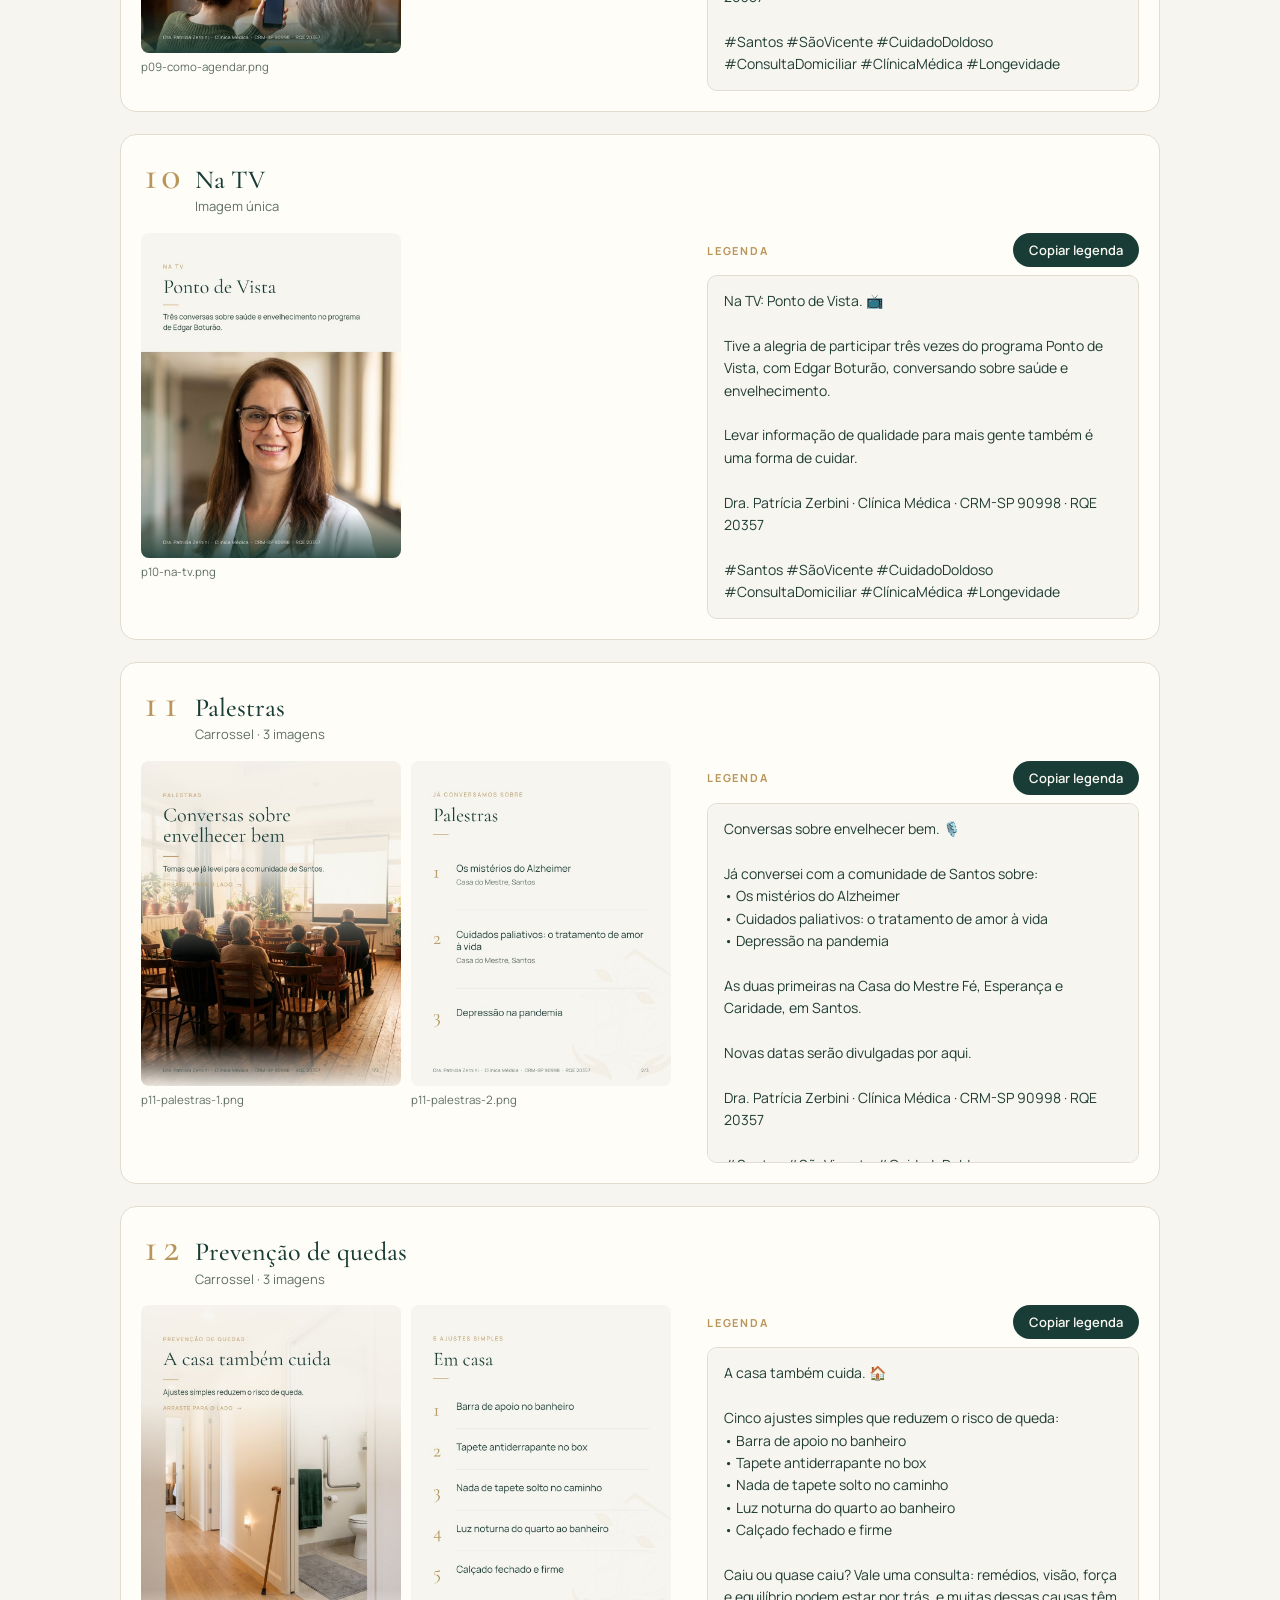
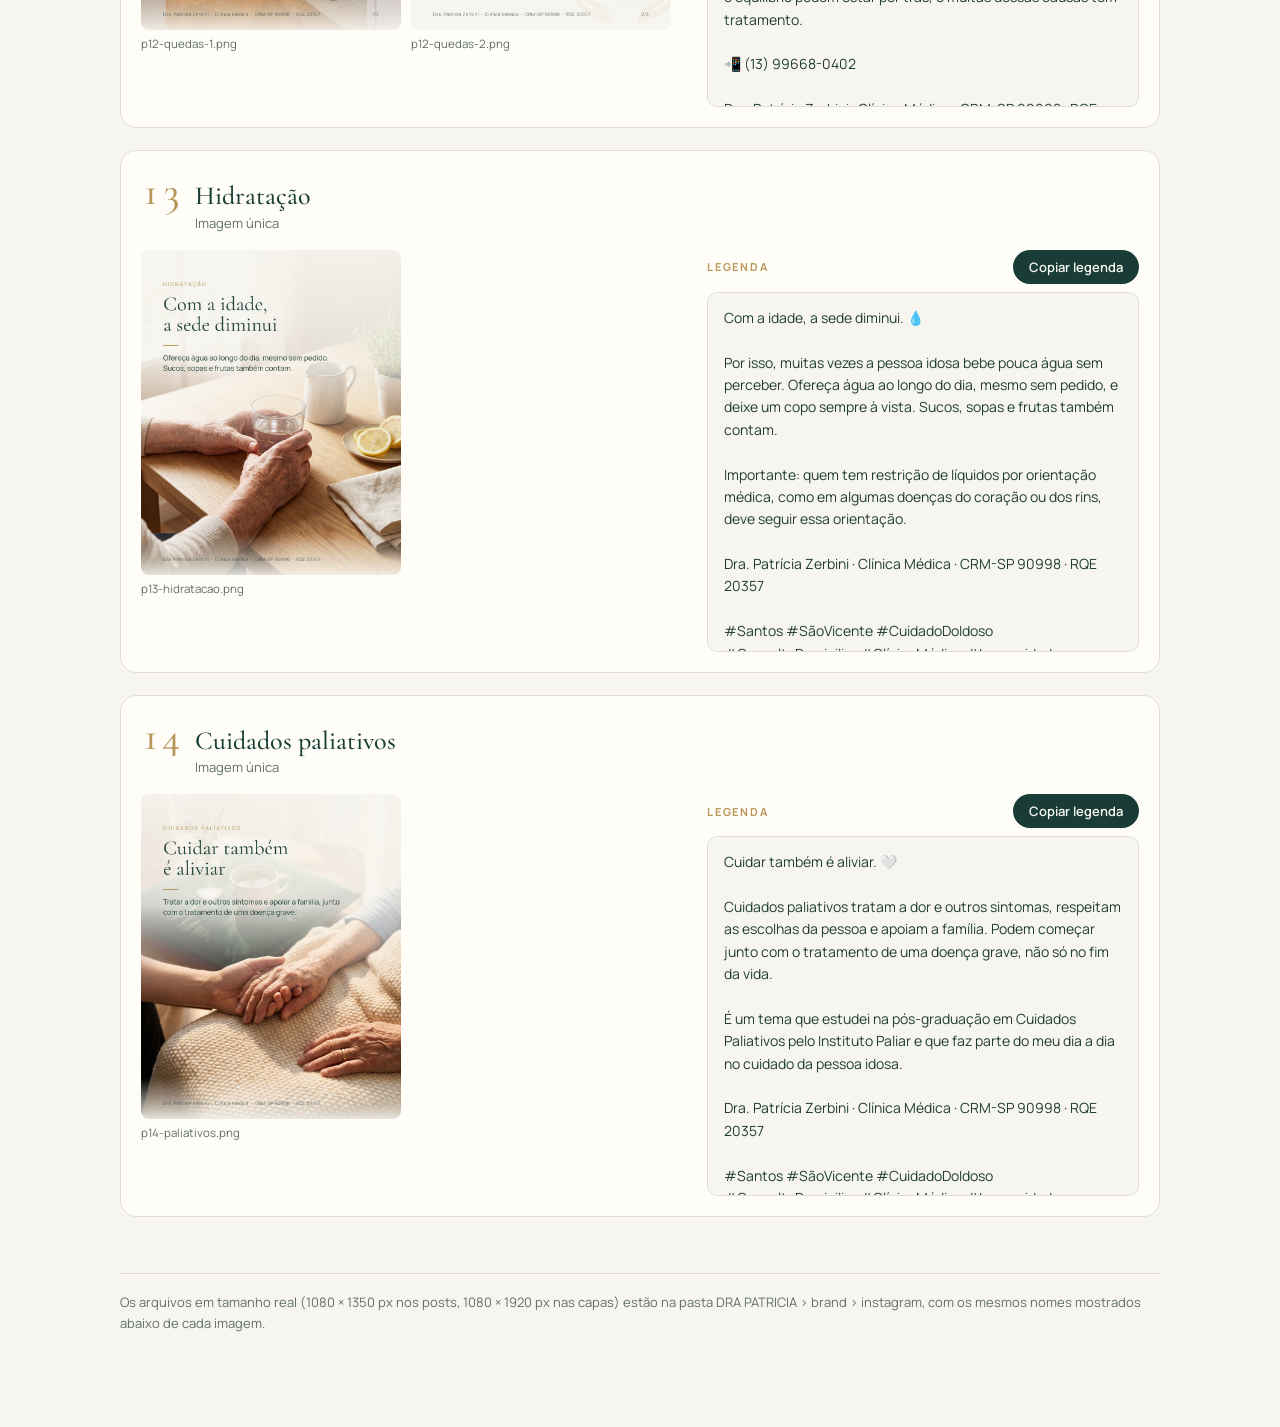
==== commit c0f0ce33: "Atualizacao do site 27/09/2026" ====
--- a/instagram/index.html
+++ b/instagram/index.html
@@ -19,7 +19,7 @@
   --sans: Manrope, "Segoe UI", system-ui, sans-serif;
 }
 * { box-sizing: border-box; }
-body { margin: 0; background: var(--creme); color: var(--tinta); font: 15px/1.6 var(--sans); }
+body { background: var(--creme); color: var(--tinta); font: 15px/1.6 var(--sans); }
 .topo { background: var(--verde); color: var(--creme); padding-block: 44px 40px; padding-inline: 20px; }
 .topo .in, main { max-width: 1080px; margin-inline: auto; }
 main { padding-inline: 20px; padding-block: 8px 72px; }
@@ -90,17 +90,15 @@
 </style>
 </head>
 <body>
-
-
 <div class="topo"><div class="in">
   <p class="eyebrow">Kit inicial · para aprovação</p>
   <h1>Instagram da Dra. Patrícia Zerbini</h1>
-  <p class="lead">Perfil, capas dos destaques e os 9 primeiros posts com as legendas prontas. As artes seguem a identidade do site e as regras do CFM para publicidade médica.</p>
+  <p class="lead">Perfil, capas dos destaques e os primeiros posts com as legendas prontas. As artes seguem a identidade do site e as regras do CFM para publicidade médica.</p>
 </div></div>
 
 <main>
   <h2>Como o perfil vai ficar</h2>
-  <p class="sec-lead">Prévia depois dos 9 posts publicados. O último post publicado aparece primeiro na grade.</p>
+  <p class="sec-lead">Prévia depois dos posts publicados. O último post publicado aparece primeiro na grade.</p>
   <section class="perfil">
     <div class="fone" aria-label="Prévia do perfil">
       <div class="cab">
@@ -113,16 +111,16 @@
 👇 Agende pelo WhatsApp</pre><a href="https://drapatriciazerbini.com.br">drapatriciazerbini.com.br</a></div>
       <div class="bt"><span>Seguir</span><span>WhatsApp</span></div>
       <ul class="dest"><li><img src="img/destaque-em-casa.jpg" alt=""><span>Em casa</span></li><li><img src="img/destaque-consultorio.jpg" alt=""><span>Consultório</span></li><li><img src="img/destaque-agendar.jpg" alt=""><span>Agendar</span></li><li><img src="img/destaque-duvidas.jpg" alt=""><span>Dúvidas</span></li><li><img src="img/destaque-sobre.jpg" alt=""><span>Sobre</span></li></ul>
-      <ul class="grade"><li><img src="img/p09-como-agendar.jpg" alt="Como agendar" loading="lazy"></li><li><img src="img/p08-consultorio.jpg" alt="Consultório" loading="lazy"></li><li><img src="img/p07-familia.jpg" alt="Família" loading="lazy"></li><li><img src="img/p06-remedios.jpg" alt="Remédios" loading="lazy"></li><li><img src="img/p05-sinais-na-rotina-1.jpg" alt="Sinais na rotina" loading="lazy"><span class="multi" aria-label="carrossel"></span></li><li><img src="img/p04-o-que-separar-1.jpg" alt="O que separar" loading="lazy"><span class="multi" aria-label="carrossel"></span></li><li><img src="img/p03-frase.jpg" alt="Frase" loading="lazy"></li><li><img src="img/p02-consulta-em-casa-1.jpg" alt="Consulta em casa" loading="lazy"><span class="multi" aria-label="carrossel"></span></li><li><img src="img/p01-apresentacao.jpg" alt="Apresentação" loading="lazy"></li></ul>
+      <ul class="grade"><li><img src="img/p14-paliativos.jpg" alt="Cuidados paliativos" loading="lazy"></li><li><img src="img/p13-hidratacao.jpg" alt="Hidratação" loading="lazy"></li><li><img src="img/p12-quedas-1.jpg" alt="Prevenção de quedas" loading="lazy"><span class="multi" aria-label="carrossel"></span></li><li><img src="img/p11-palestras-1.jpg" alt="Palestras" loading="lazy"><span class="multi" aria-label="carrossel"></span></li><li><img src="img/p10-na-tv.jpg" alt="Na TV" loading="lazy"></li><li><img src="img/p09-como-agendar.jpg" alt="Como agendar" loading="lazy"></li><li><img src="img/p08-consultorio.jpg" alt="Consultório" loading="lazy"></li><li><img src="img/p07-familia.jpg" alt="Família" loading="lazy"></li><li><img src="img/p06-remedios.jpg" alt="Remédios" loading="lazy"></li><li><img src="img/p05-sinais-na-rotina-1.jpg" alt="Sinais na rotina" loading="lazy"><span class="multi" aria-label="carrossel"></span></li><li><img src="img/p04-o-que-separar-1.jpg" alt="O que separar" loading="lazy"><span class="multi" aria-label="carrossel"></span></li><li><img src="img/p03-frase.jpg" alt="Frase" loading="lazy"></li><li><img src="img/p02-consulta-em-casa-1.jpg" alt="Consulta em casa" loading="lazy"><span class="multi" aria-label="carrossel"></span></li><li><img src="img/p01-apresentacao.jpg" alt="Apresentação" loading="lazy"></li></ul>
     </div>
 
     <div class="notas">
       <div class="nota">
         <h3>Para a Dra. Patrícia conferir</h3>
         <ul class="conferir">
-          <li>O CRM é de São Paulo? As artes dizem <b>CRM-SP 90998</b>.</li>
-          <li>O usuário <b>@drapatriciazerbini</b> é sugestão. Se estiver ocupado, <b>@dra.patriciazerbini</b>.</li>
-          <li>A pós em geriatria não foi citada. Se quiser citar, o CFM pede a forma “Pós-graduação em Geriatria (não especialista)”.</li>
+          <li>Posts <b>10 a 14</b> são novos: TV, palestras, quedas, hidratação e cuidados paliativos.</li>
+          <li>No post da TV não entrou a foto com o Edgar Boturão nem o logo do programa. Para usar, é preciso a autorização dele (uma mensagem por escrito basta).</li>
+          <li>Palestra “Depressão na pandemia”: onde foi? Se quiser, incluímos o local.</li>
           <li>Textos e fotos: pode pedir qualquer troca.</li>
         </ul>
       </div>
@@ -145,12 +143,12 @@
       </div>
       <div class="nota">
         <h3>Destaques</h3>
-        <div class="tab"><table><thead><tr><th>Nome</th><th>Capa</th><th>Stories</th></tr></thead><tbody><tr><td>Em casa</td><td>destaque-em-casa.png</td><td>p02 e p07</td></tr><tr><td>Consultório</td><td>destaque-consultorio.png</td><td>p08</td></tr><tr><td>Agendar</td><td>destaque-agendar.png</td><td>p09</td></tr><tr><td>Dúvidas</td><td>destaque-duvidas.png</td><td>p04, p05 e p06</td></tr><tr><td>Sobre</td><td>destaque-sobre.png</td><td>p01</td></tr></tbody></table></div>
+        <div class="tab"><table><thead><tr><th>Nome</th><th>Capa</th><th>Stories</th></tr></thead><tbody><tr><td>Em casa</td><td>destaque-em-casa.png</td><td>p02 e p07</td></tr><tr><td>Consultório</td><td>destaque-consultorio.png</td><td>p08</td></tr><tr><td>Agendar</td><td>destaque-agendar.png</td><td>p09</td></tr><tr><td>Dúvidas</td><td>destaque-duvidas.png</td><td>p04, p05, p06, p12, p13 e p14</td></tr><tr><td>Sobre</td><td>destaque-sobre.png</td><td>p01, p10 e p11</td></tr></tbody></table></div>
       </div>
     </div>
   </section>
 
-  <h2>Os 9 posts, na ordem de publicação</h2>
+  <h2>Os posts, na ordem de publicação</h2>
   <p class="sec-lead">Sugestão: publicar os 6 primeiros antes de começar os anúncios e depois 2 por semana. Nos carrosséis, arraste as imagens para o lado.</p>
   <div class="posts">
 <article class="post" id="p01">
@@ -160,6 +158,12 @@
 
 Sou médica, com atuação em clínica médica e atenção especial à pessoa idosa. Acredito em uma consulta sem pressa: ouvir a história, entender a rotina e cuidar junto com a família.
 
+📚 Formação
+• Medicina pela Faculdade de Ciências Médicas de Santos (Centro Universitário Lusíada), 1997
+• Clínica Médica, RQE 20357
+• Pós-graduação em Geriatria pelo Hospital das Clínicas da FMUSP
+• Pós-graduação em Cuidados Paliativos pelo Instituto Paliar
+
 Atendo no consultório, no Gonzaga, e também na casa do paciente, em Santos e São Vicente.
 
 Por aqui, vou compartilhar orientações simples para o dia a dia de quem cuida e de quem é cuidado.
@@ -286,6 +290,83 @@
 Pelo WhatsApp (13) 99668-0402, a qualquer hora. Por lá você vê os valores, tira dúvidas e pede a sua consulta, no consultório ou em casa. A equipe confirma o dia e o horário.
 
 O link está na bio. 🌿
+
+Dra. Patrícia Zerbini · Clínica Médica · CRM-SP 90998 · RQE 20357
+
+#Santos #SãoVicente #CuidadoDoIdoso #ConsultaDomiciliar #ClínicaMédica #Longevidade</pre></div>
+</article>
+<article class="post" id="p10">
+  <header><span class="num">10</span><div><h3>Na TV</h3><p class="tipo">Imagem única</p></div></header>
+  <div class="slides"><figure><img src="img/p10-na-tv.jpg" alt="Na TV, imagem 1" loading="lazy"><figcaption>p10-na-tv.png</figcaption></figure></div>
+  <div class="legenda"><div class="leg-top"><span class="rotulo">Legenda</span><button type="button" class="copiar" data-alvo="leg-p10">Copiar legenda</button></div><pre id="leg-p10">Na TV: Ponto de Vista. 📺
+
+Tive a alegria de participar três vezes do programa Ponto de Vista, com Edgar Boturão, conversando sobre saúde e envelhecimento.
+
+Levar informação de qualidade para mais gente também é uma forma de cuidar.
+
+Dra. Patrícia Zerbini · Clínica Médica · CRM-SP 90998 · RQE 20357
+
+#Santos #SãoVicente #CuidadoDoIdoso #ConsultaDomiciliar #ClínicaMédica #Longevidade</pre></div>
+</article>
+<article class="post" id="p11">
+  <header><span class="num">11</span><div><h3>Palestras</h3><p class="tipo">Carrossel · 3 imagens</p></div></header>
+  <div class="slides"><figure><img src="img/p11-palestras-1.jpg" alt="Palestras, imagem 1" loading="lazy"><figcaption>p11-palestras-1.png</figcaption></figure><figure><img src="img/p11-palestras-2.jpg" alt="Palestras, imagem 2" loading="lazy"><figcaption>p11-palestras-2.png</figcaption></figure><figure><img src="img/p11-palestras-3.jpg" alt="Palestras, imagem 3" loading="lazy"><figcaption>p11-palestras-3.png</figcaption></figure></div>
+  <div class="legenda"><div class="leg-top"><span class="rotulo">Legenda</span><button type="button" class="copiar" data-alvo="leg-p11">Copiar legenda</button></div><pre id="leg-p11">Conversas sobre envelhecer bem. 🎙️
+
+Já conversei com a comunidade de Santos sobre:
+• Os mistérios do Alzheimer
+• Cuidados paliativos: o tratamento de amor à vida
+• Depressão na pandemia
+
+As duas primeiras na Casa do Mestre Fé, Esperança e Caridade, em Santos.
+
+Novas datas serão divulgadas por aqui.
+
+Dra. Patrícia Zerbini · Clínica Médica · CRM-SP 90998 · RQE 20357
+
+#Santos #SãoVicente #CuidadoDoIdoso #ConsultaDomiciliar #ClínicaMédica #Longevidade</pre></div>
+</article>
+<article class="post" id="p12">
+  <header><span class="num">12</span><div><h3>Prevenção de quedas</h3><p class="tipo">Carrossel · 3 imagens</p></div></header>
+  <div class="slides"><figure><img src="img/p12-quedas-1.jpg" alt="Prevenção de quedas, imagem 1" loading="lazy"><figcaption>p12-quedas-1.png</figcaption></figure><figure><img src="img/p12-quedas-2.jpg" alt="Prevenção de quedas, imagem 2" loading="lazy"><figcaption>p12-quedas-2.png</figcaption></figure><figure><img src="img/p12-quedas-3.jpg" alt="Prevenção de quedas, imagem 3" loading="lazy"><figcaption>p12-quedas-3.png</figcaption></figure></div>
+  <div class="legenda"><div class="leg-top"><span class="rotulo">Legenda</span><button type="button" class="copiar" data-alvo="leg-p12">Copiar legenda</button></div><pre id="leg-p12">A casa também cuida. 🏠
+
+Cinco ajustes simples que reduzem o risco de queda:
+• Barra de apoio no banheiro
+• Tapete antiderrapante no box
+• Nada de tapete solto no caminho
+• Luz noturna do quarto ao banheiro
+• Calçado fechado e firme
+
+Caiu ou quase caiu? Vale uma consulta: remédios, visão, força e equilíbrio podem estar por trás, e muitas dessas causas têm tratamento.
+
+📲 (13) 99668-0402
+
+Dra. Patrícia Zerbini · Clínica Médica · CRM-SP 90998 · RQE 20357
+
+#Santos #SãoVicente #CuidadoDoIdoso #ConsultaDomiciliar #ClínicaMédica #Longevidade</pre></div>
+</article>
+<article class="post" id="p13">
+  <header><span class="num">13</span><div><h3>Hidratação</h3><p class="tipo">Imagem única</p></div></header>
+  <div class="slides"><figure><img src="img/p13-hidratacao.jpg" alt="Hidratação, imagem 1" loading="lazy"><figcaption>p13-hidratacao.png</figcaption></figure></div>
+  <div class="legenda"><div class="leg-top"><span class="rotulo">Legenda</span><button type="button" class="copiar" data-alvo="leg-p13">Copiar legenda</button></div><pre id="leg-p13">Com a idade, a sede diminui. 💧
+
+Por isso, muitas vezes a pessoa idosa bebe pouca água sem perceber. Ofereça água ao longo do dia, mesmo sem pedido, e deixe um copo sempre à vista. Sucos, sopas e frutas também contam.
+
+Importante: quem tem restrição de líquidos por orientação médica, como em algumas doenças do coração ou dos rins, deve seguir essa orientação.
+
+Dra. Patrícia Zerbini · Clínica Médica · CRM-SP 90998 · RQE 20357
+
+#Santos #SãoVicente #CuidadoDoIdoso #ConsultaDomiciliar #ClínicaMédica #Longevidade</pre></div>
+</article>
+<article class="post" id="p14">
+  <header><span class="num">14</span><div><h3>Cuidados paliativos</h3><p class="tipo">Imagem única</p></div></header>
+  <div class="slides"><figure><img src="img/p14-paliativos.jpg" alt="Cuidados paliativos, imagem 1" loading="lazy"><figcaption>p14-paliativos.png</figcaption></figure></div>
+  <div class="legenda"><div class="leg-top"><span class="rotulo">Legenda</span><button type="button" class="copiar" data-alvo="leg-p14">Copiar legenda</button></div><pre id="leg-p14">Cuidar também é aliviar. 🤍
+
+Cuidados paliativos tratam a dor e outros sintomas, respeitam as escolhas da pessoa e apoiam a família. Podem começar junto com o tratamento de uma doença grave, não só no fim da vida.
+
+É um tema que estudei na pós-graduação em Cuidados Paliativos pelo Instituto Paliar e que faz parte do meu dia a dia no cuidado da pessoa idosa.
 
 Dra. Patrícia Zerbini · Clínica Médica · CRM-SP 90998 · RQE 20357
 
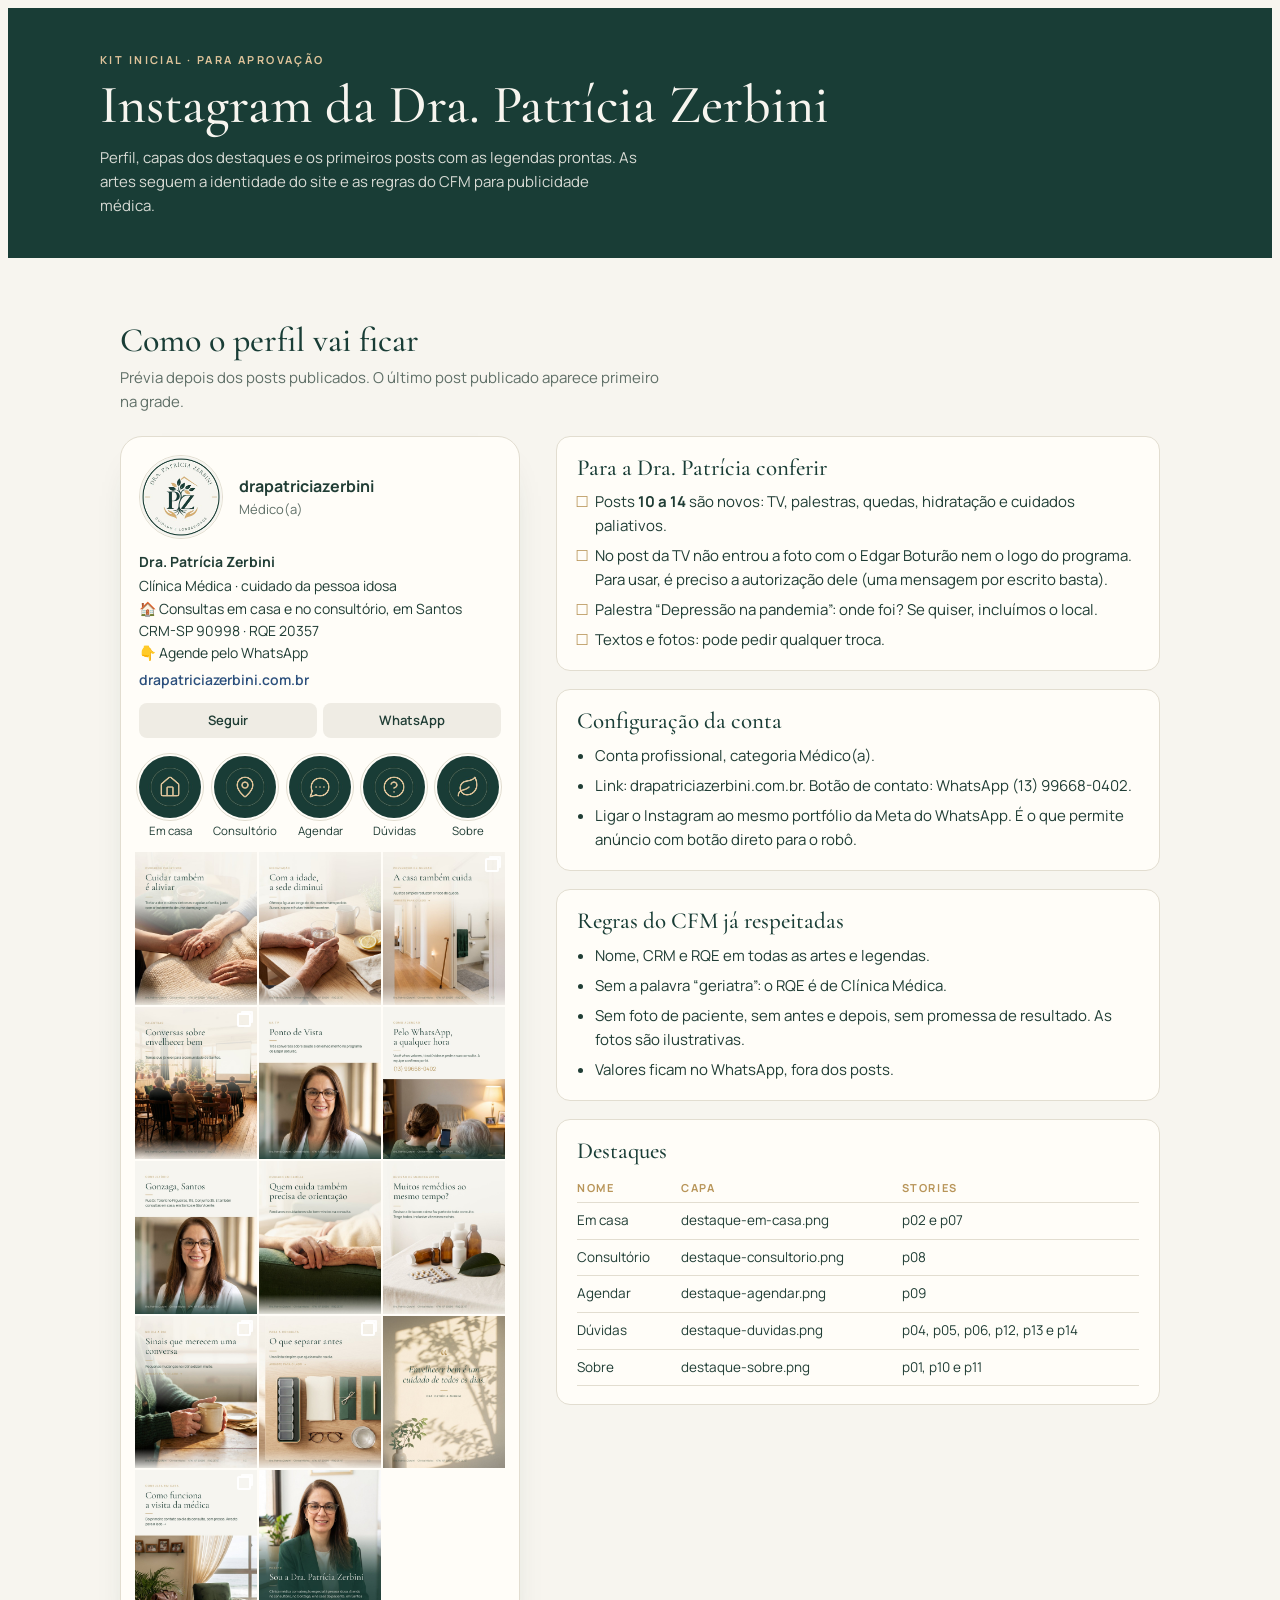
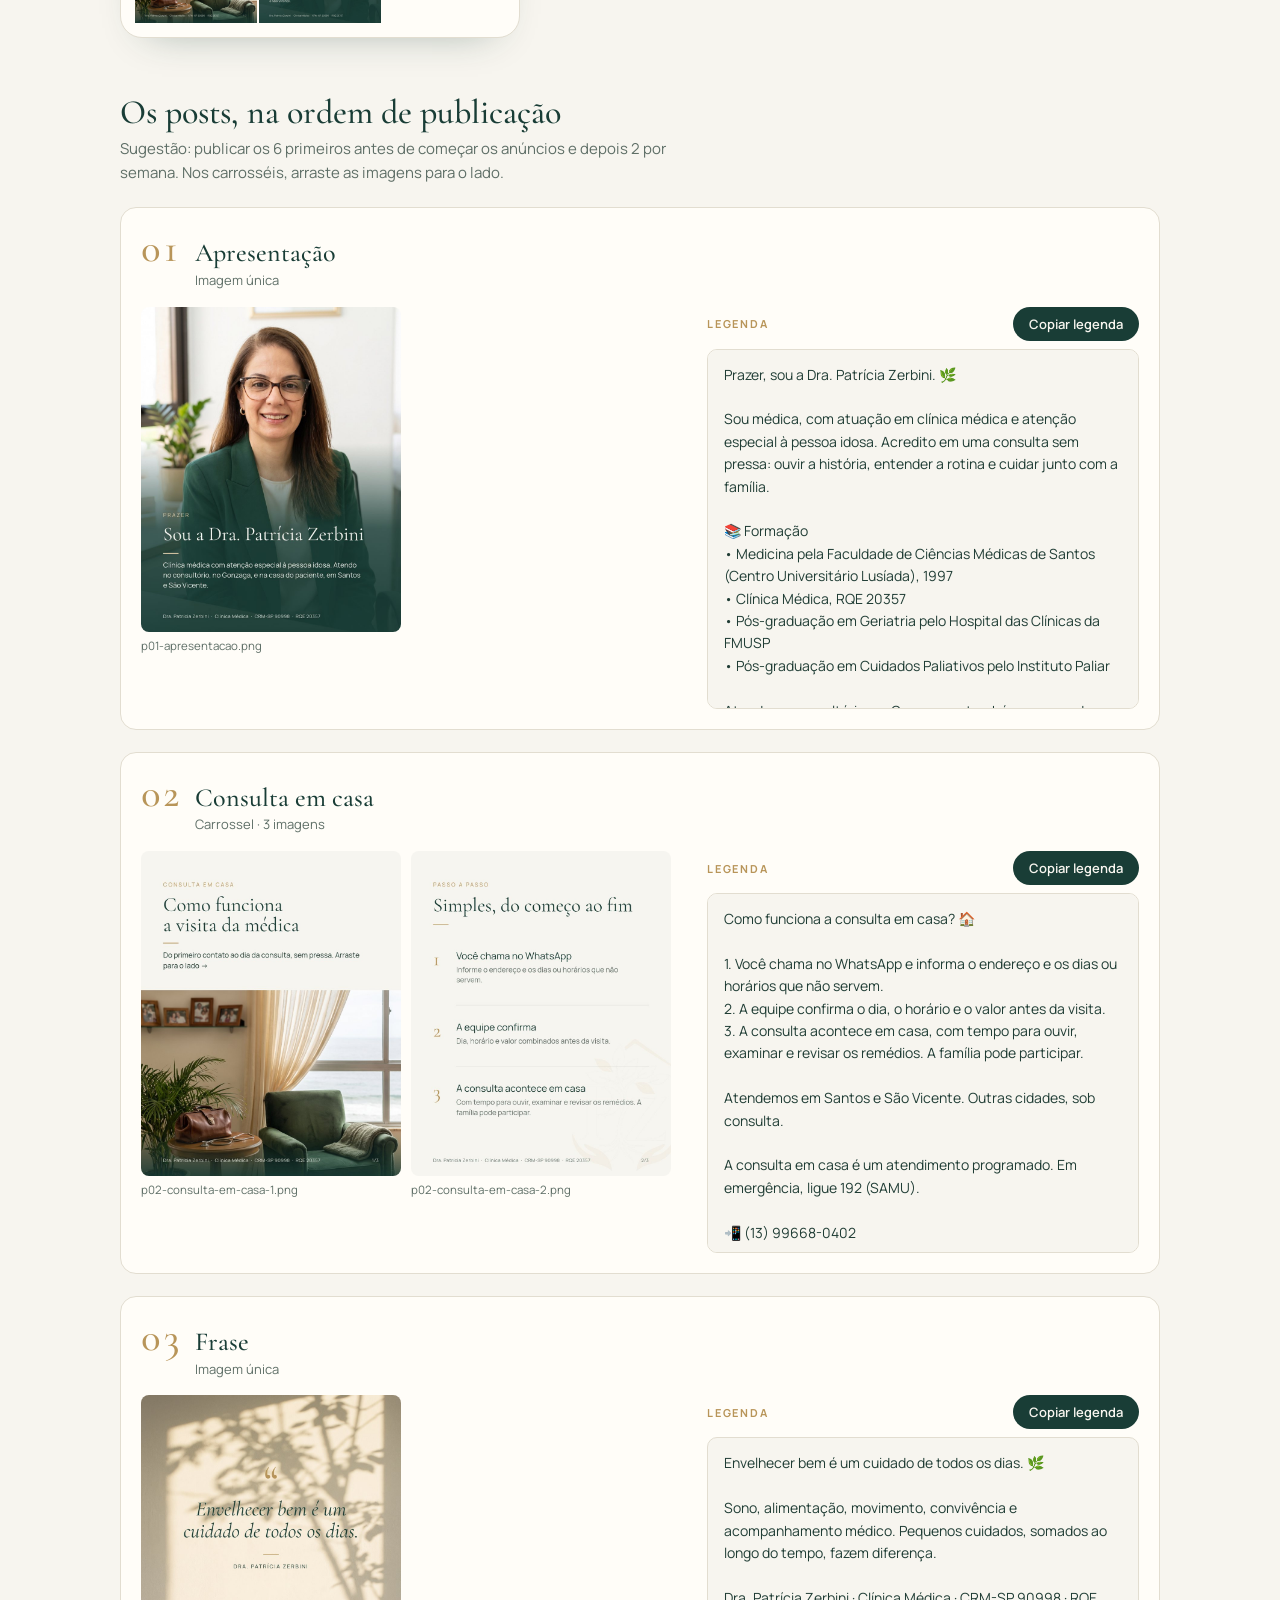
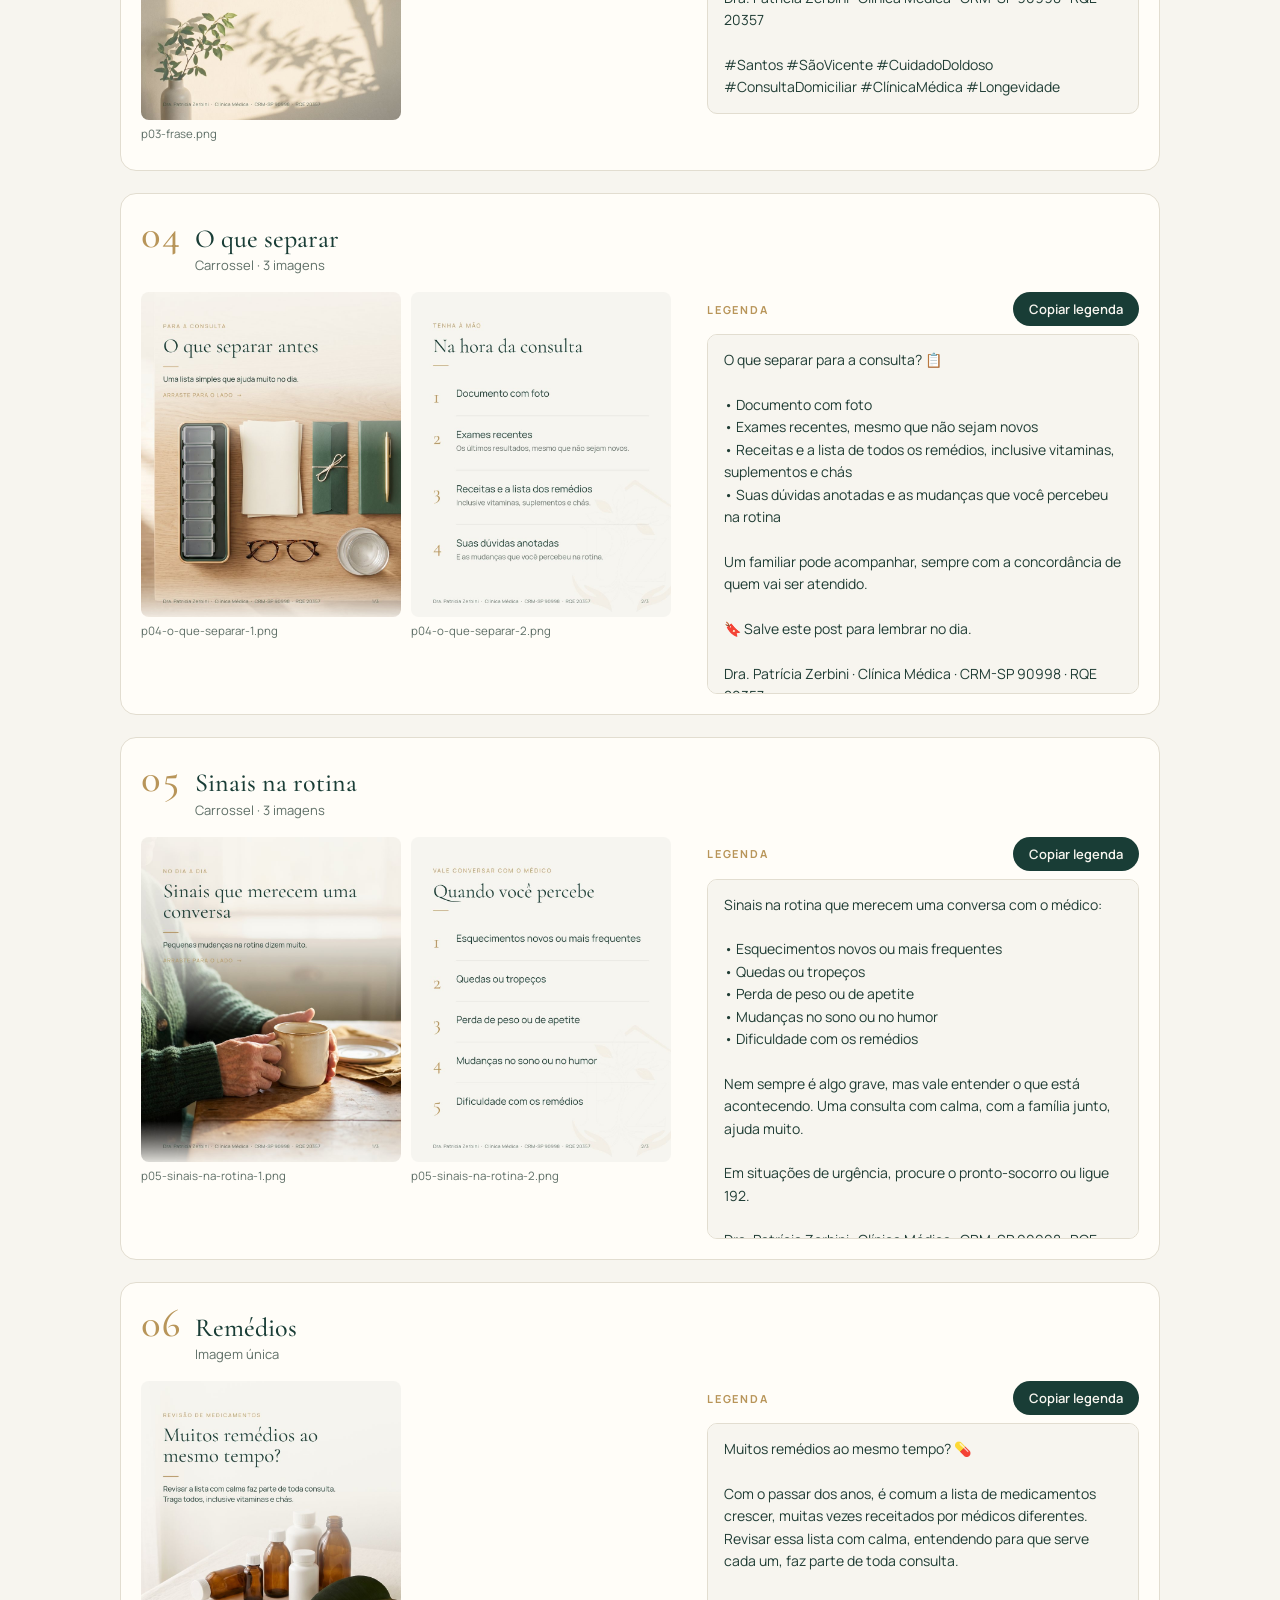
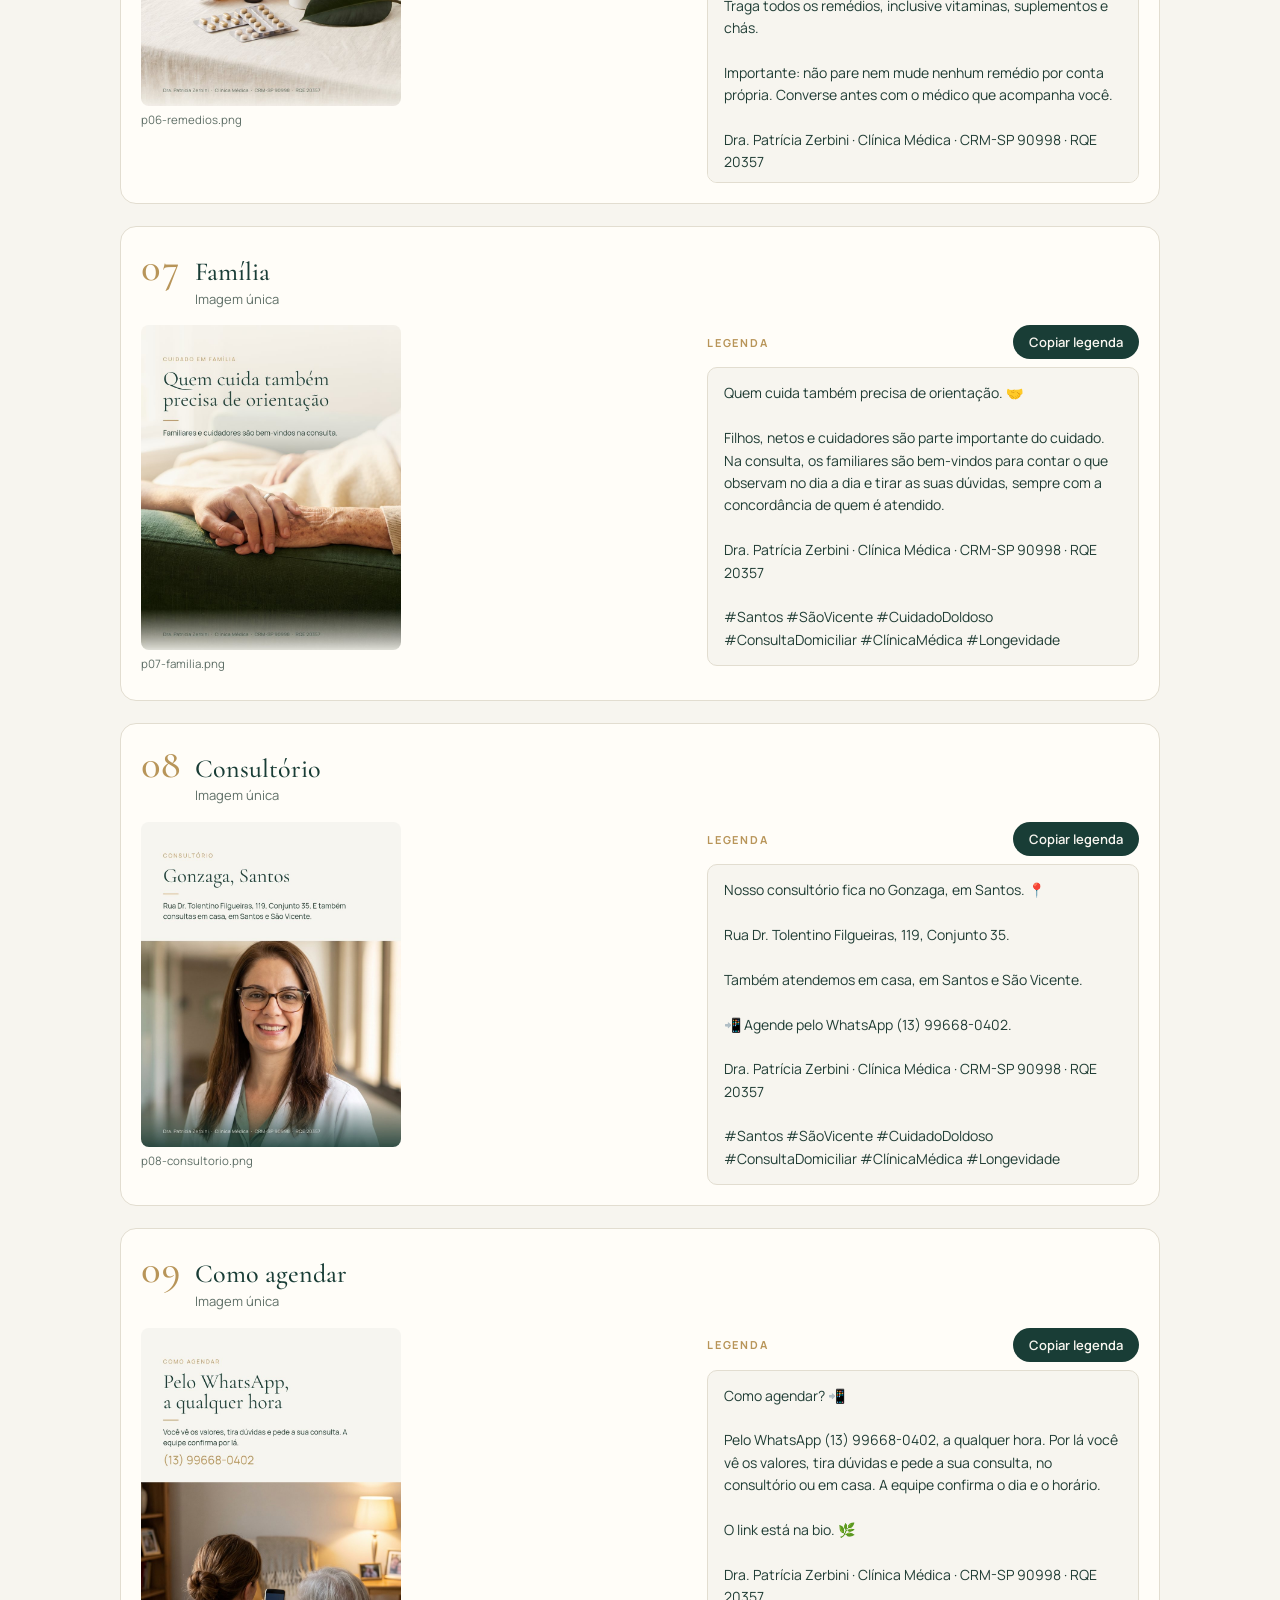
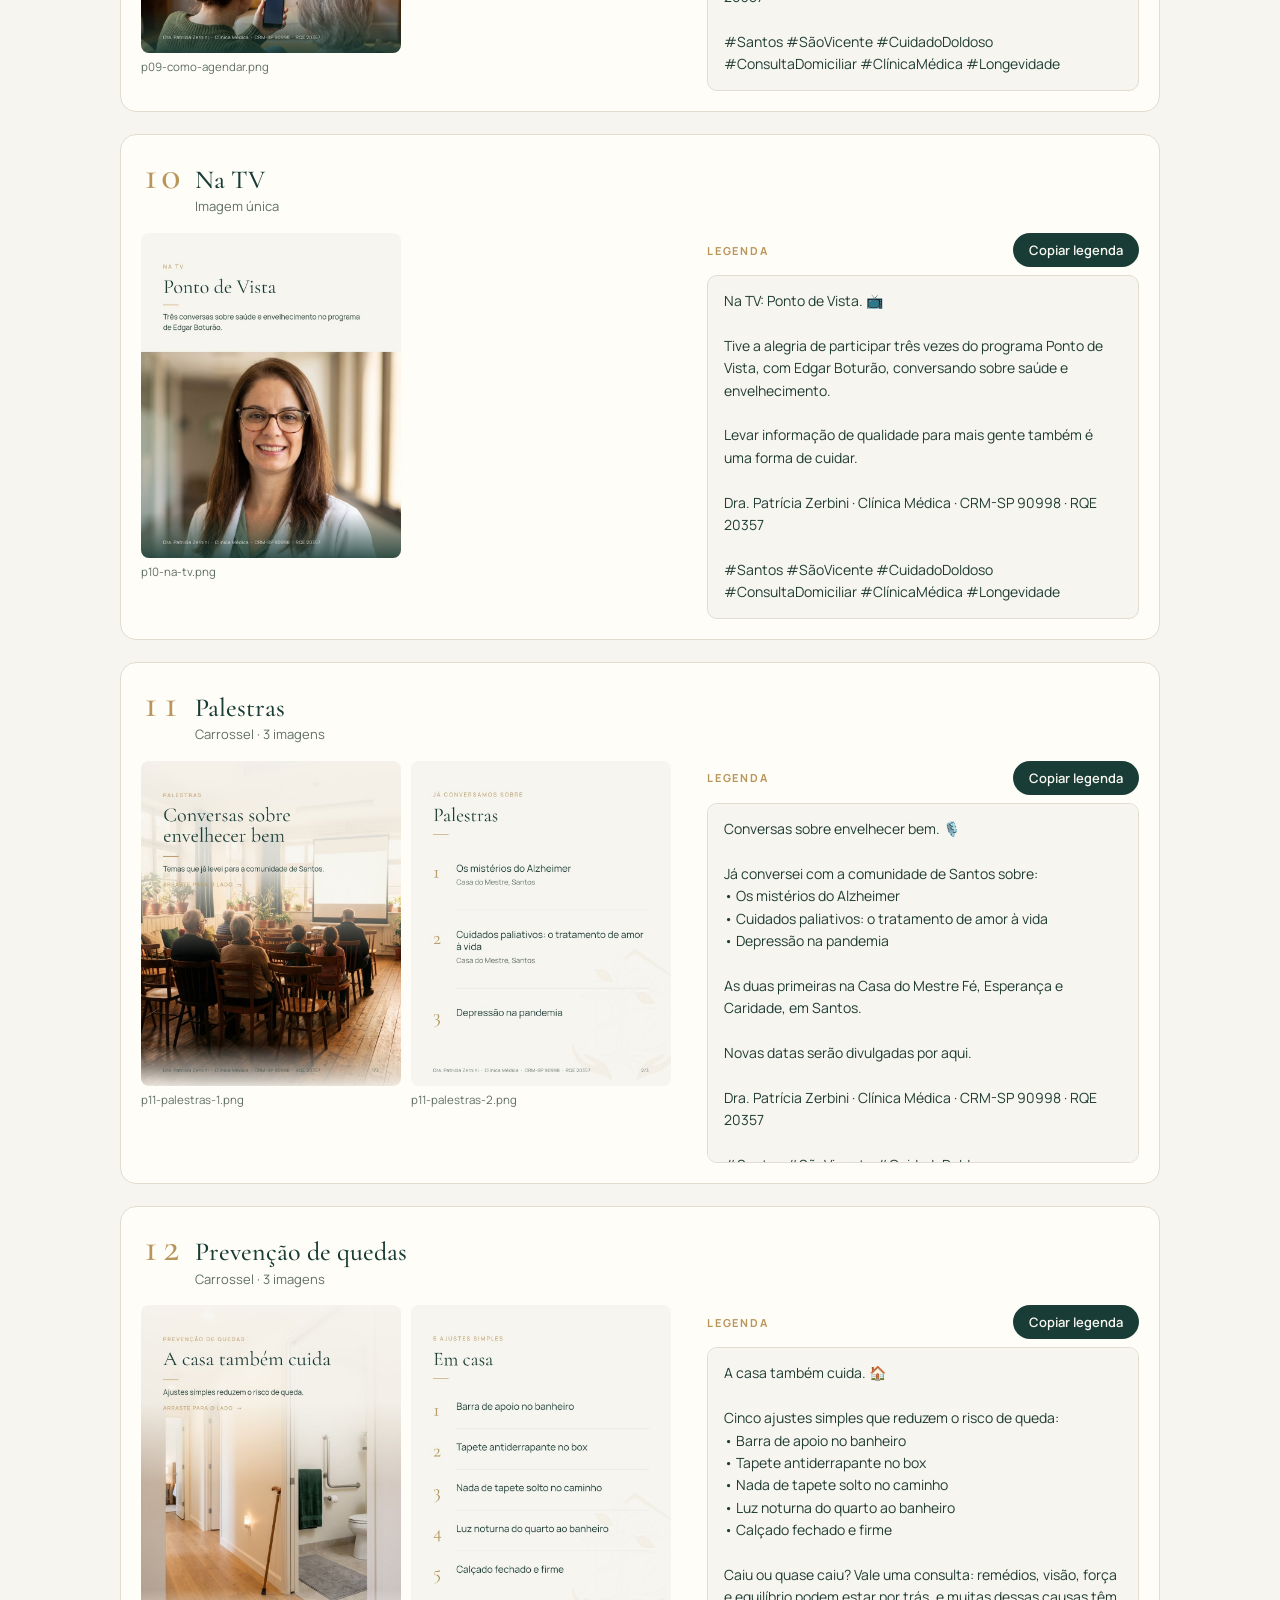
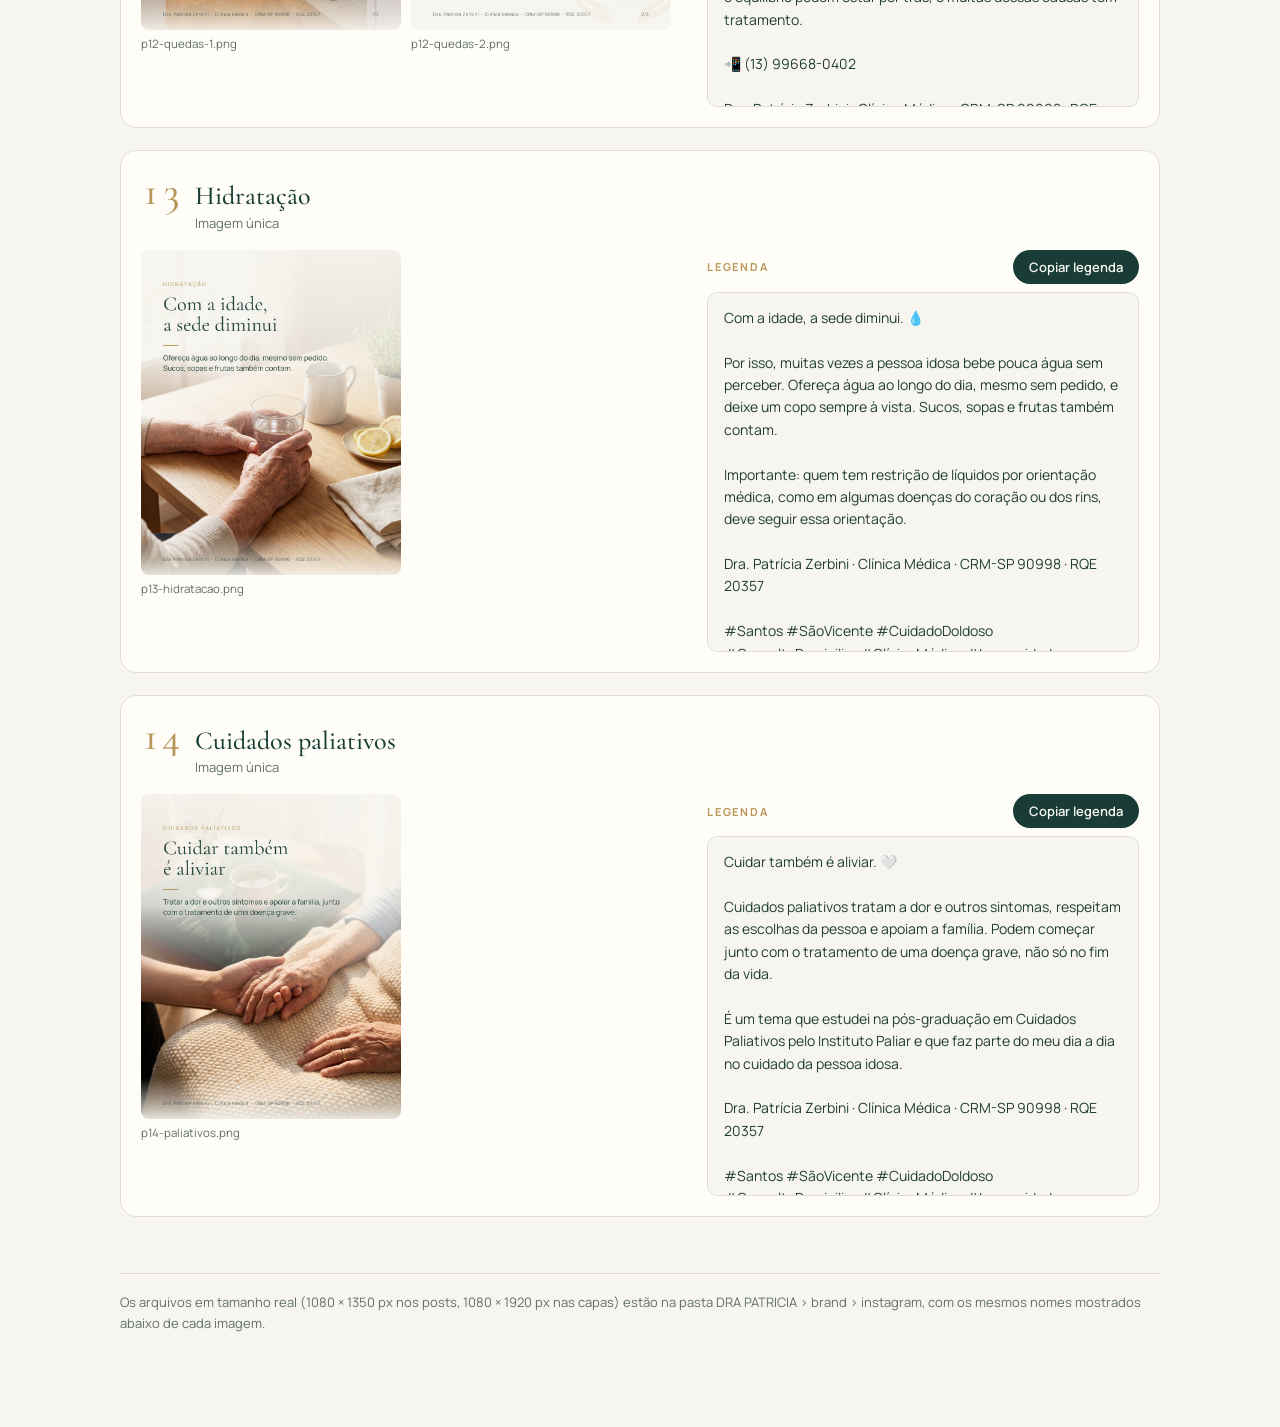
==== commit 108f4c91: "Atualizacao do site 27/09/2026" ====
--- a/instagram/index.html
+++ b/instagram/index.html
@@ -272,7 +272,7 @@
   <div class="slides"><figure><img src="img/p08-consultorio.jpg" alt="Consultório, imagem 1" loading="lazy"><figcaption>p08-consultorio.png</figcaption></figure></div>
   <div class="legenda"><div class="leg-top"><span class="rotulo">Legenda</span><button type="button" class="copiar" data-alvo="leg-p08">Copiar legenda</button></div><pre id="leg-p08">Nosso consultório fica no Gonzaga, em Santos. 📍
 
-Rua Dr. Tolentino Filgueiras, 119.
+Rua Dr. Tolentino Filgueiras, 119, Conjunto 35.
 
 Também atendemos em casa, em Santos e São Vicente.
 
